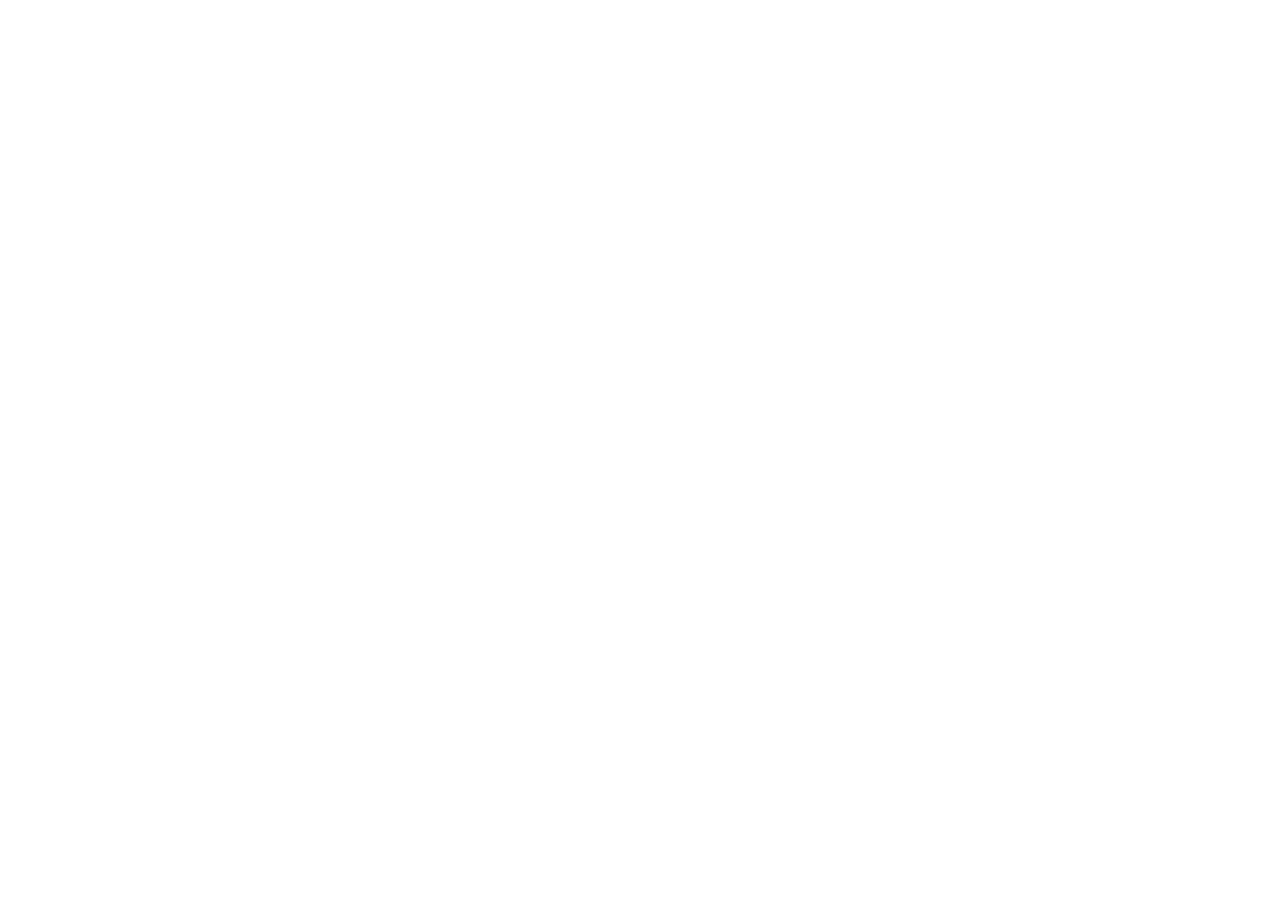
==== index.html @ 4d1f0290 "Inclusão de novas páginas em HTML do projeto" ====
<!DOCTYPE html>
<html lang="en">
<head>
    <meta charset="UTF-8">
    <meta name="viewport" content="width=device-width, initial-scale=1.0">
    <title>A Escola de Atenas | Raffaello Sanzio</title>
</head>
<body>
    
</body>
</html>
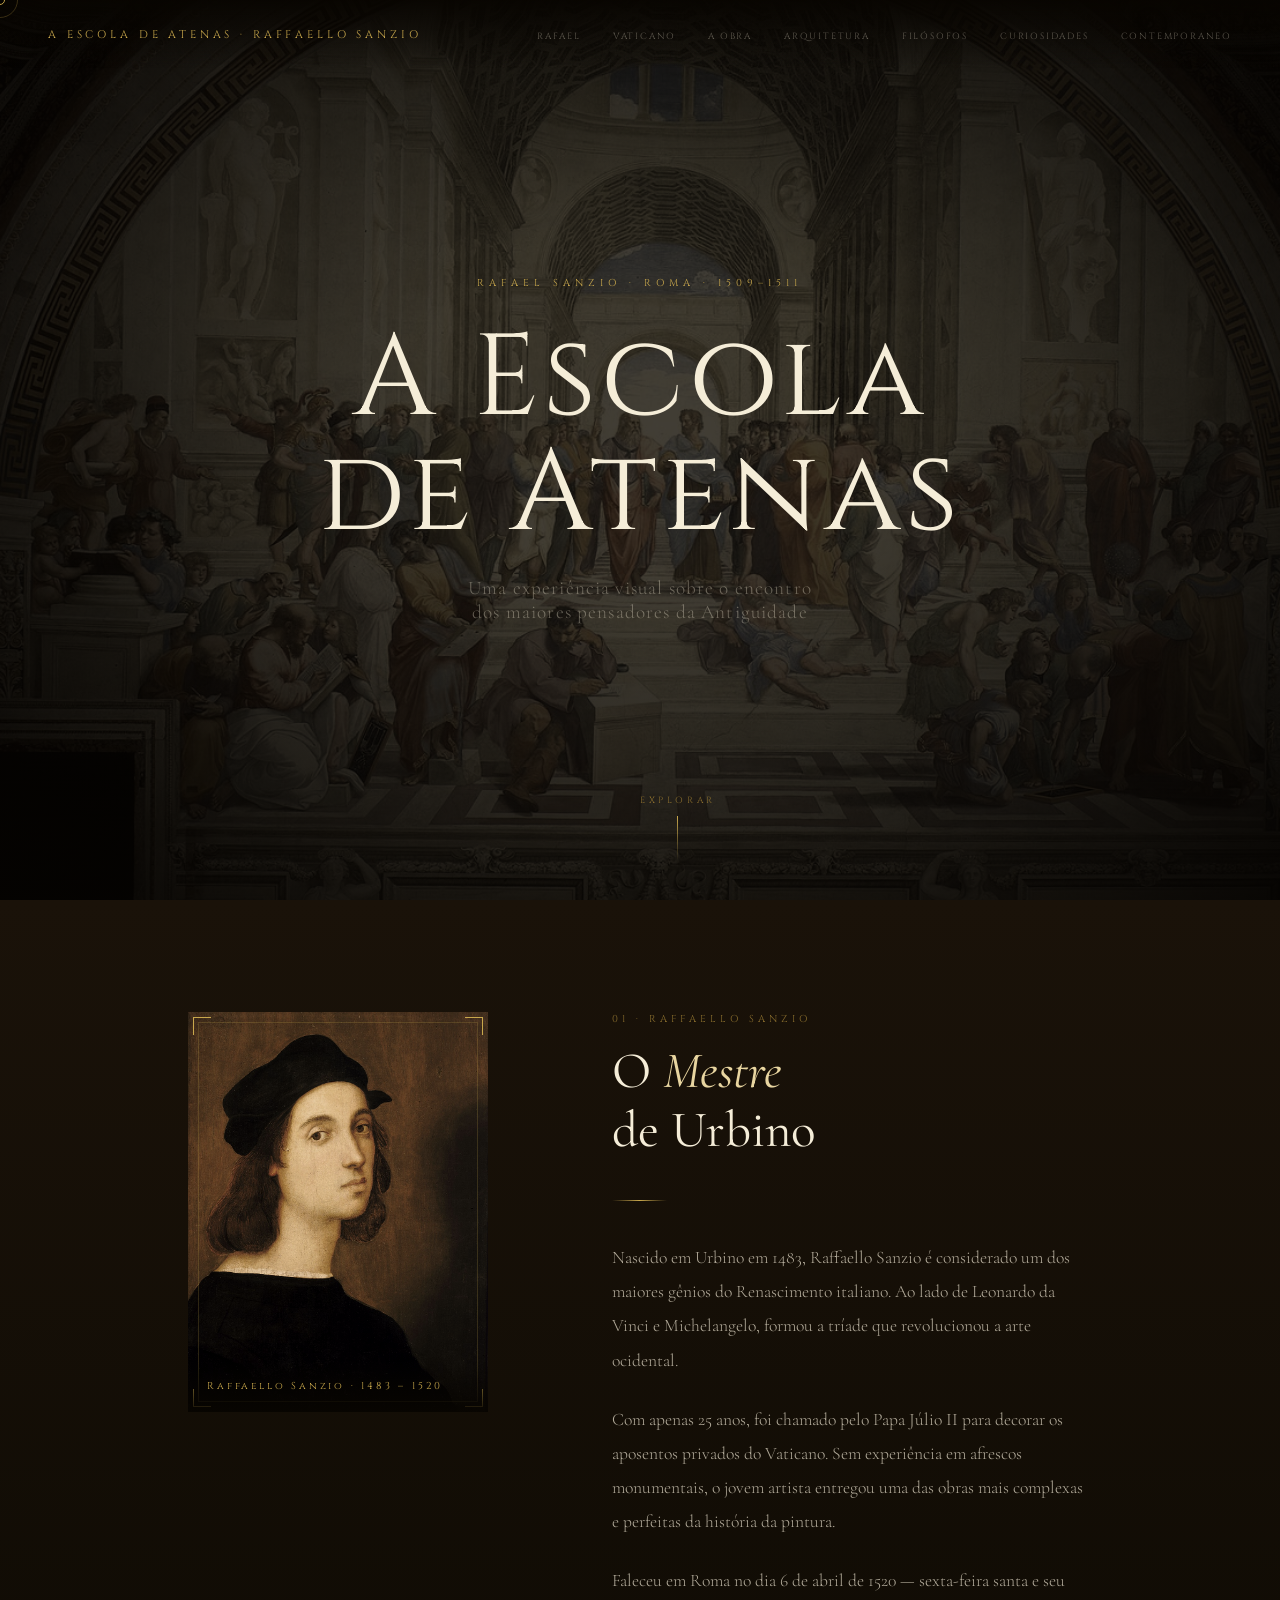
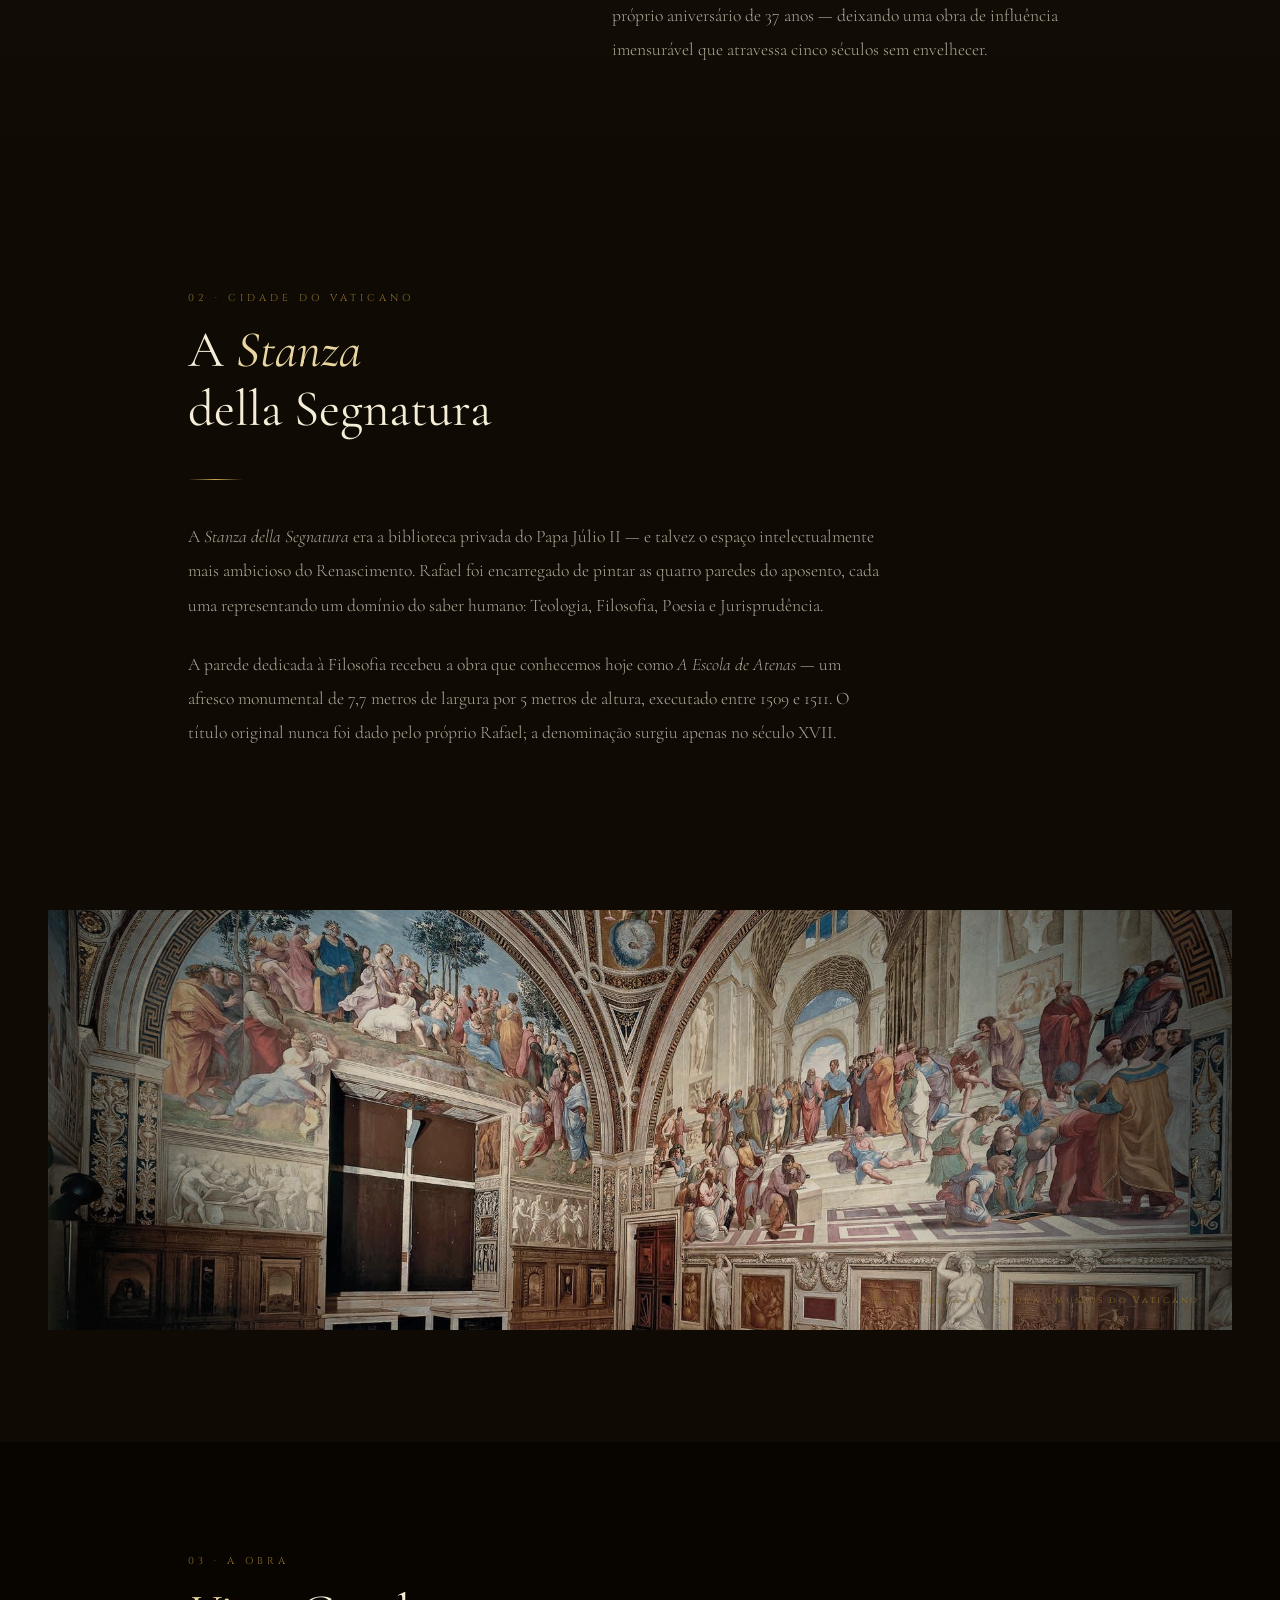
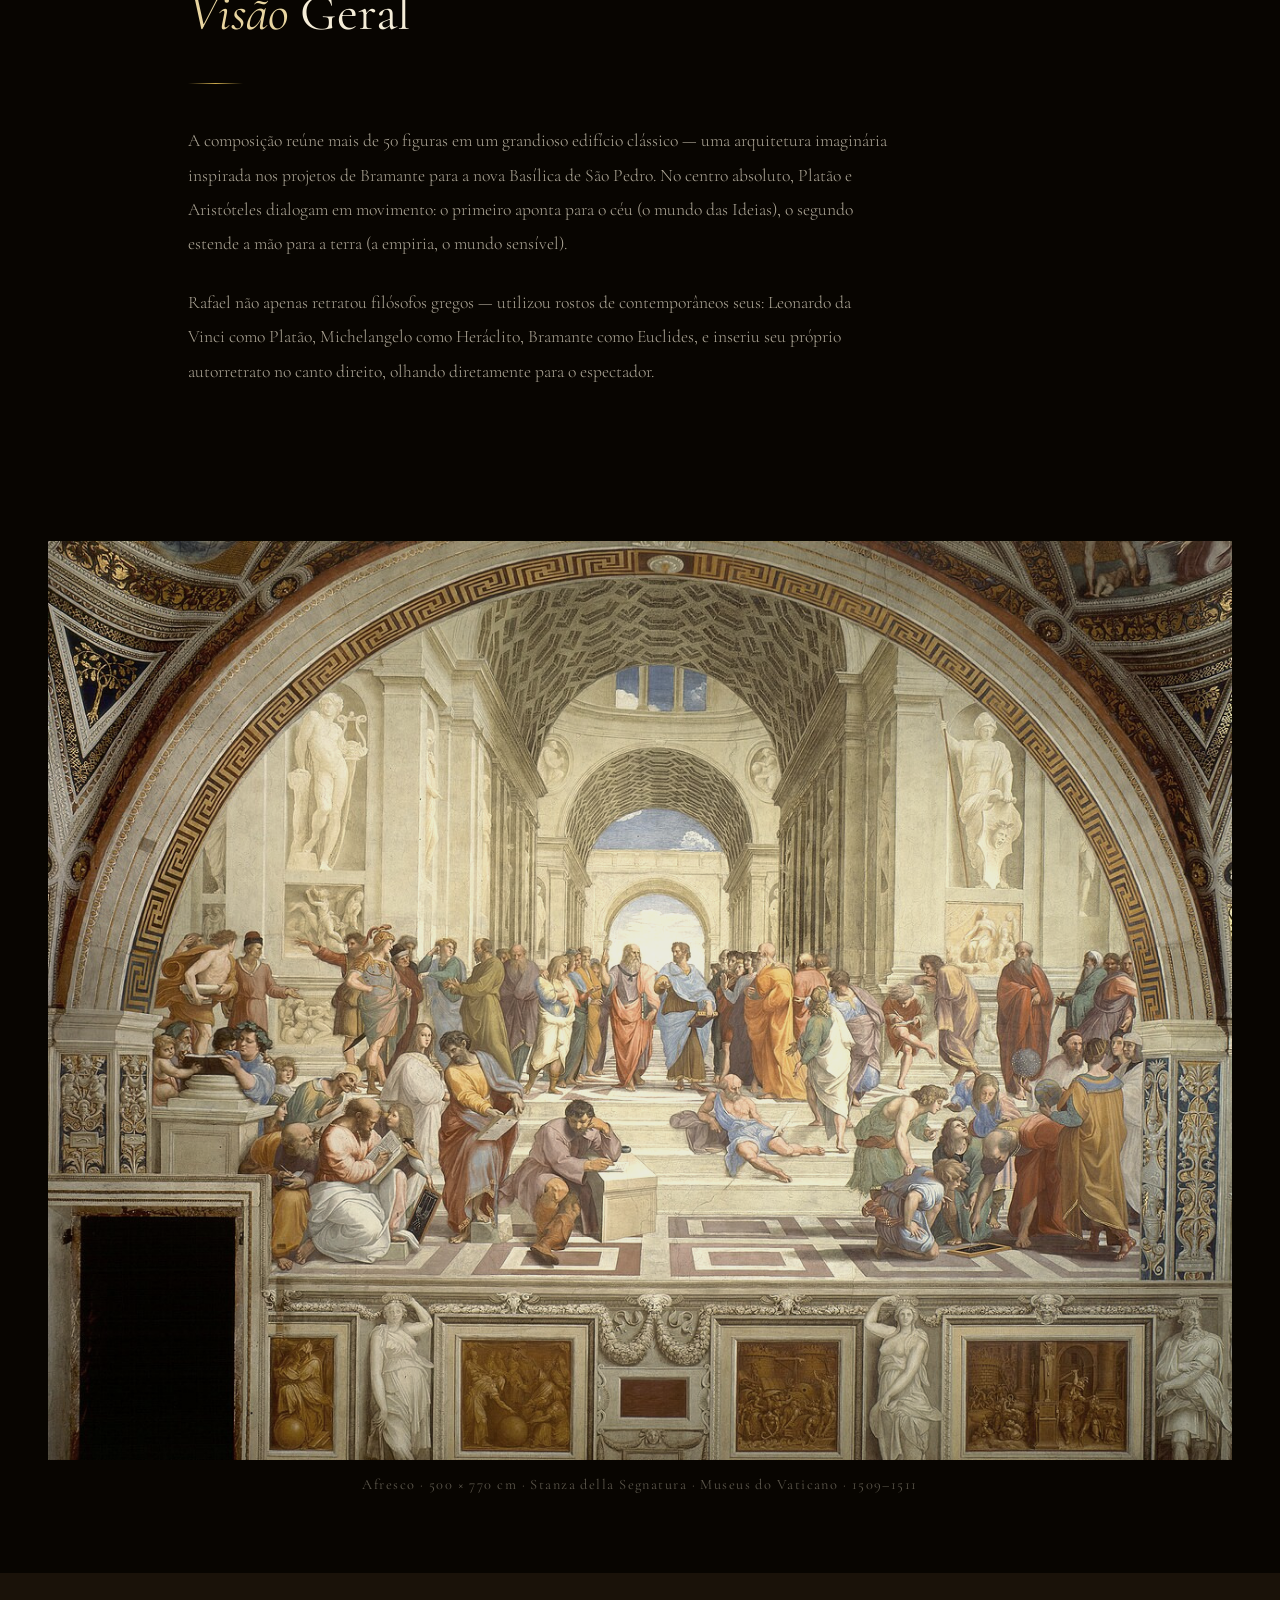
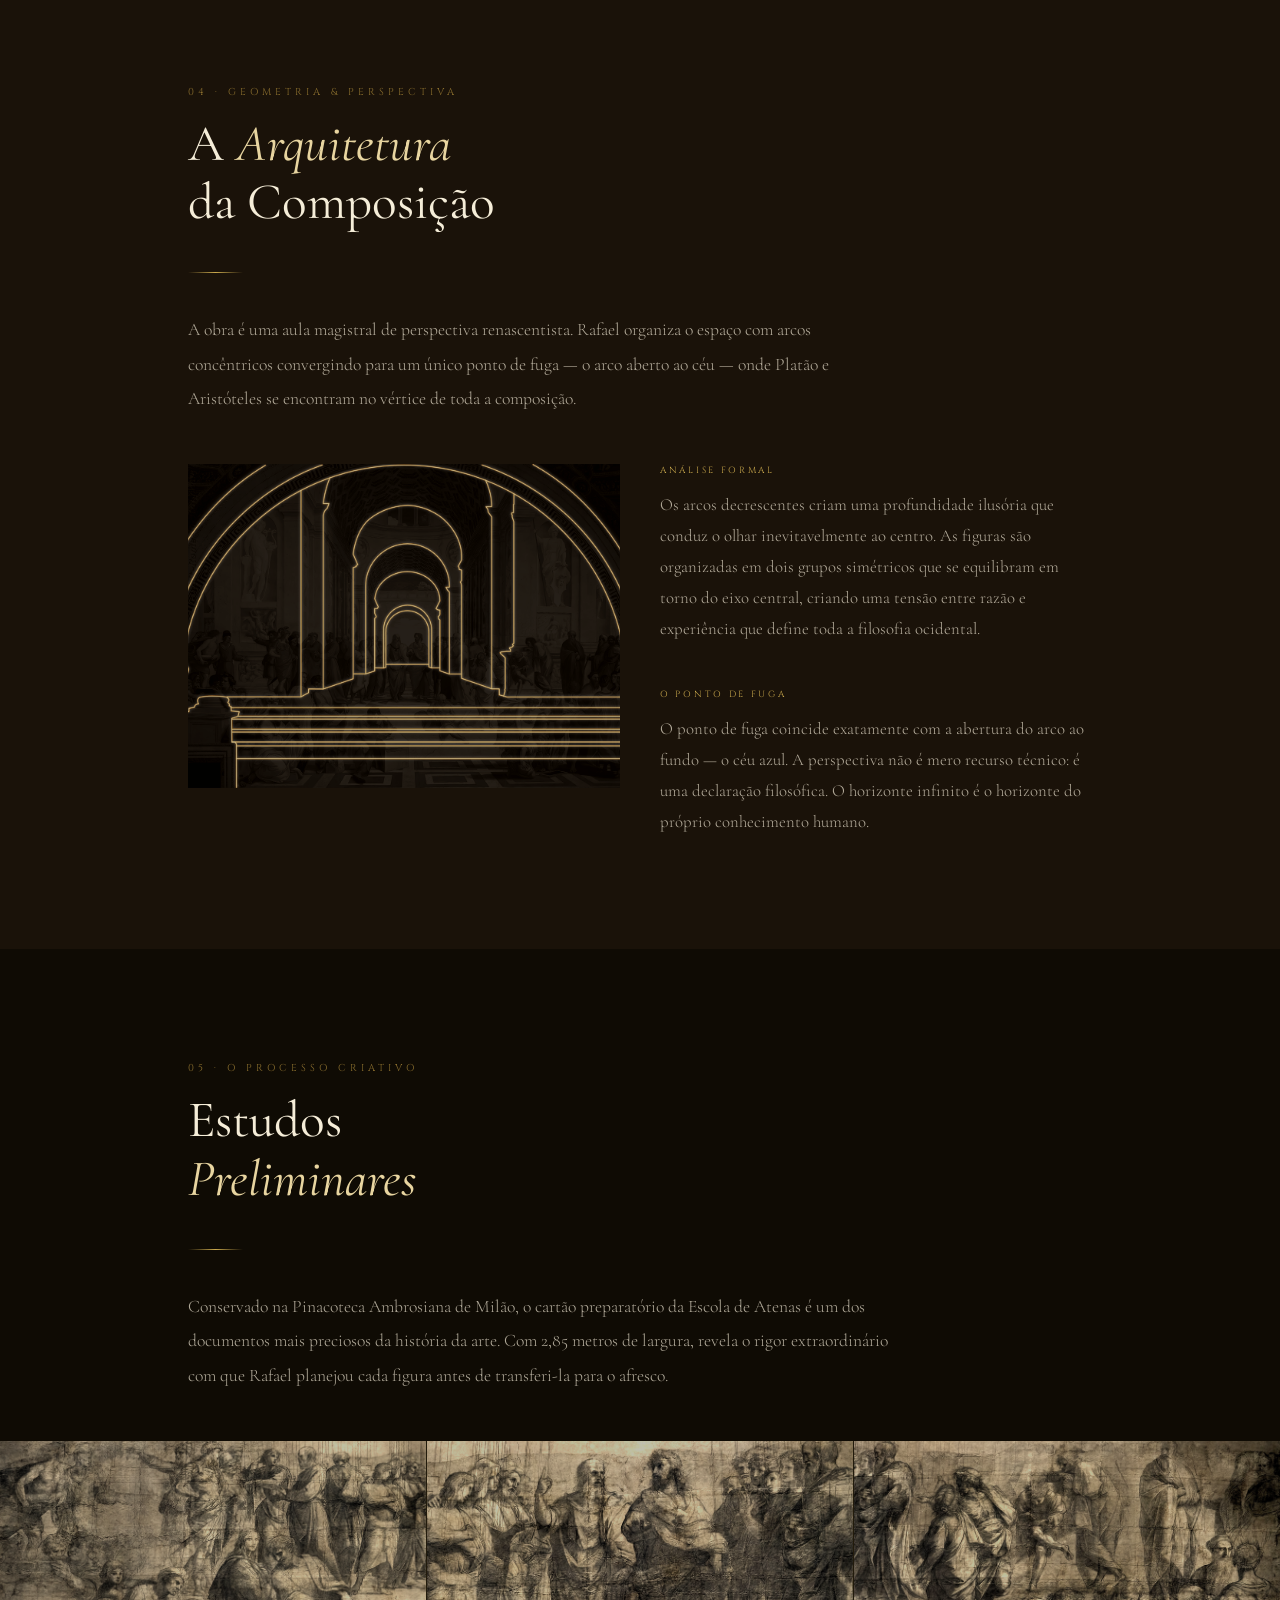
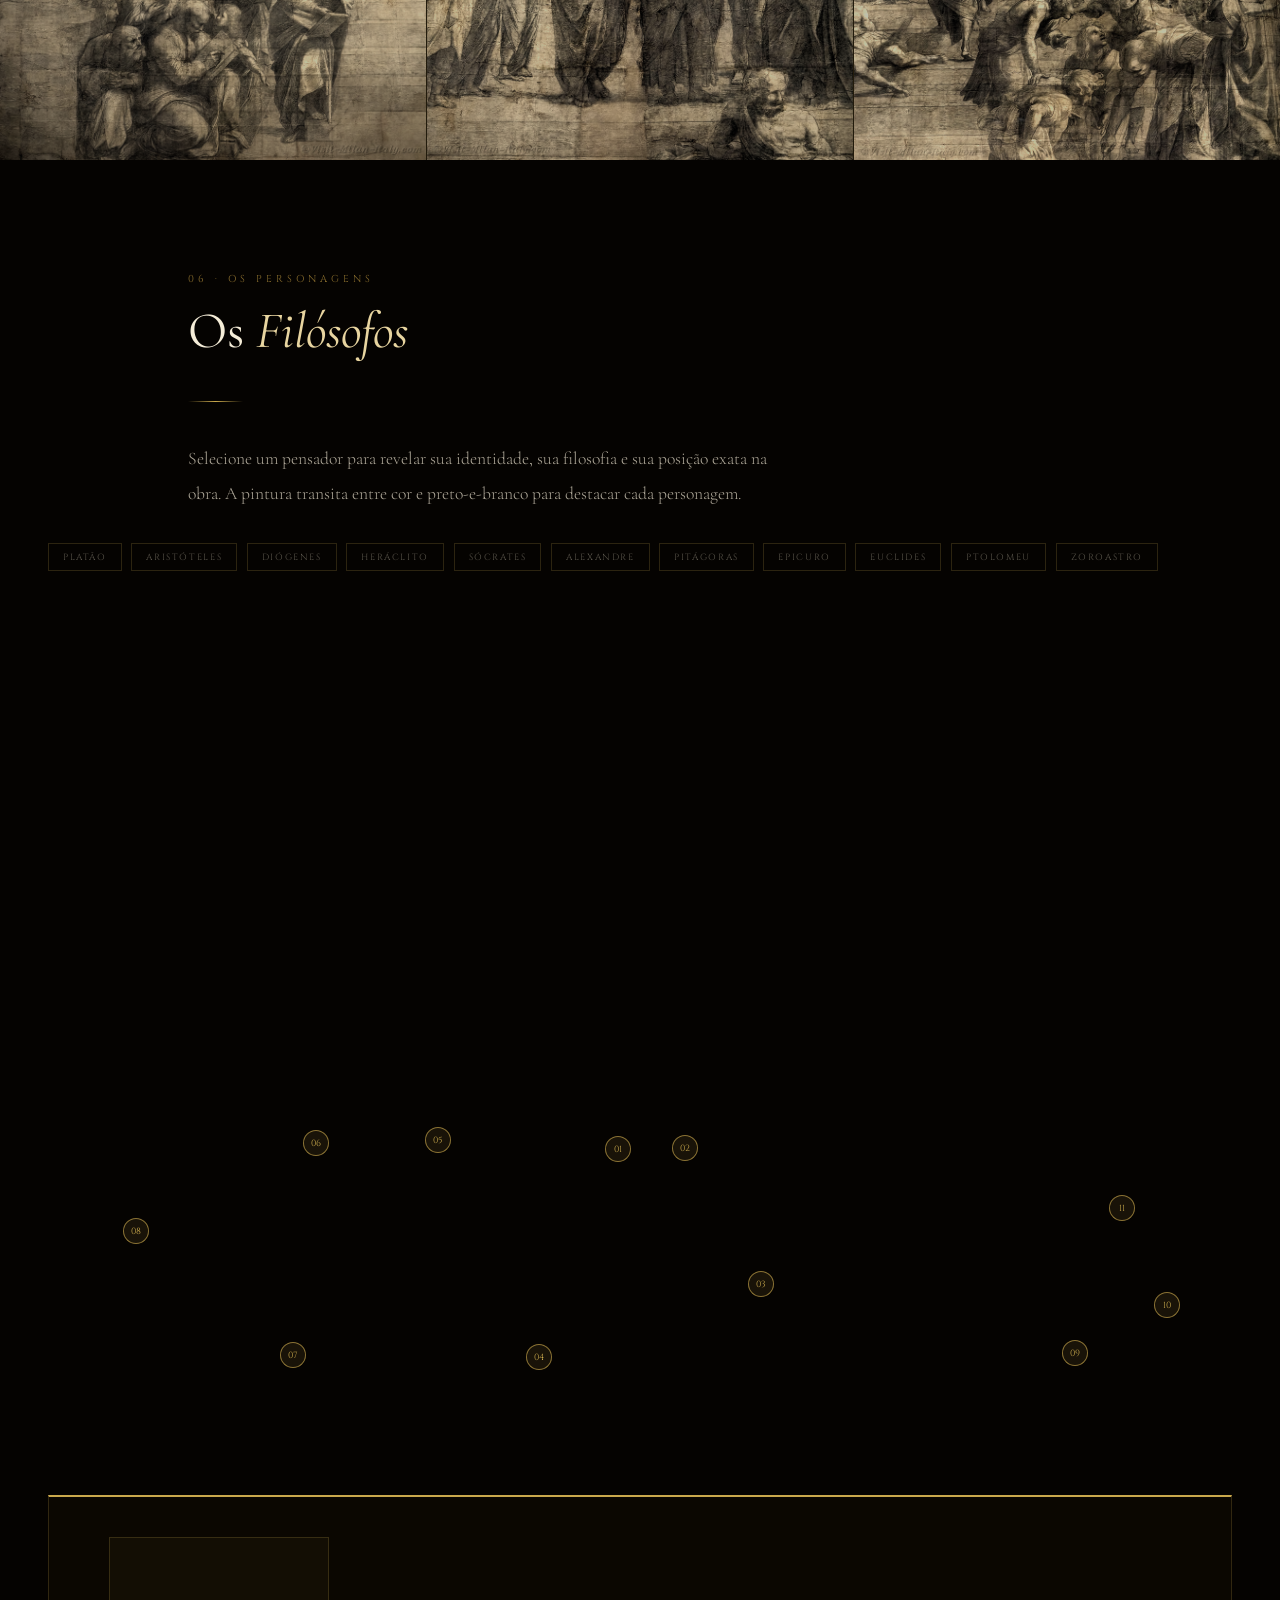
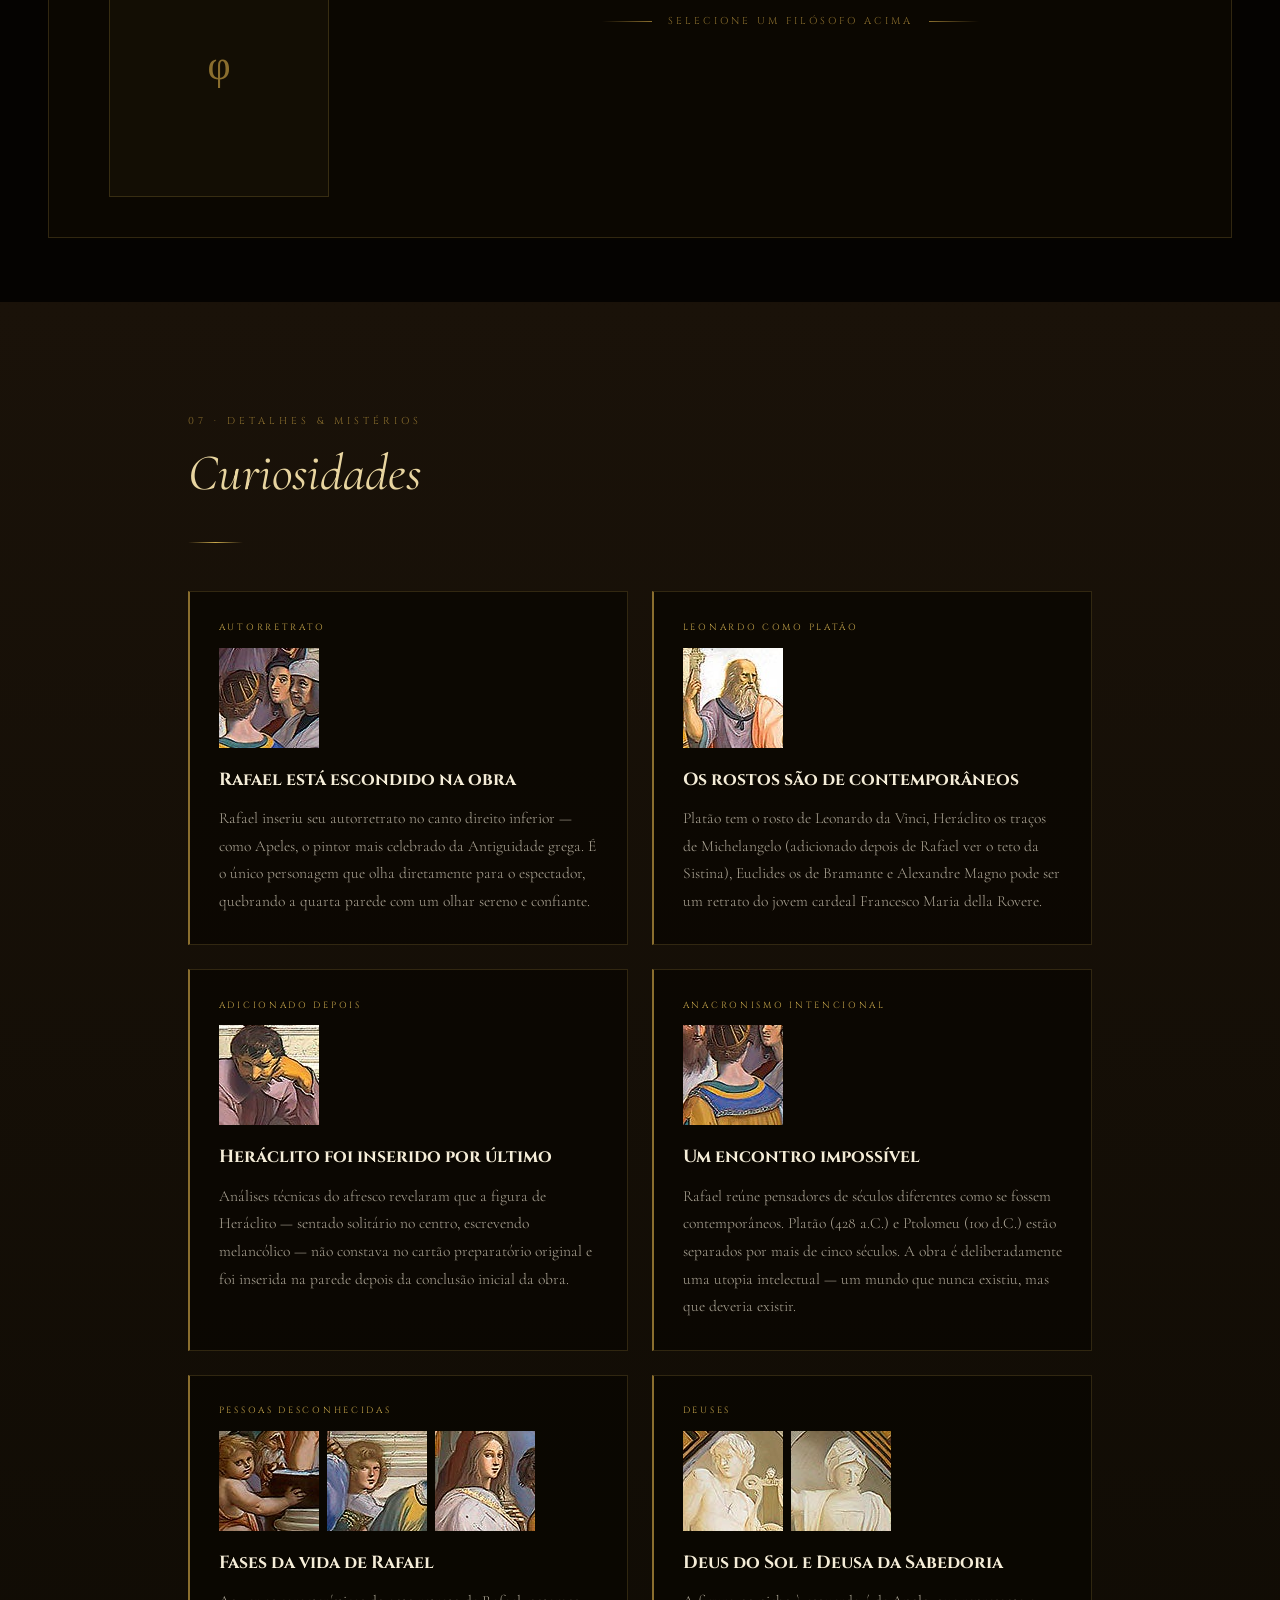
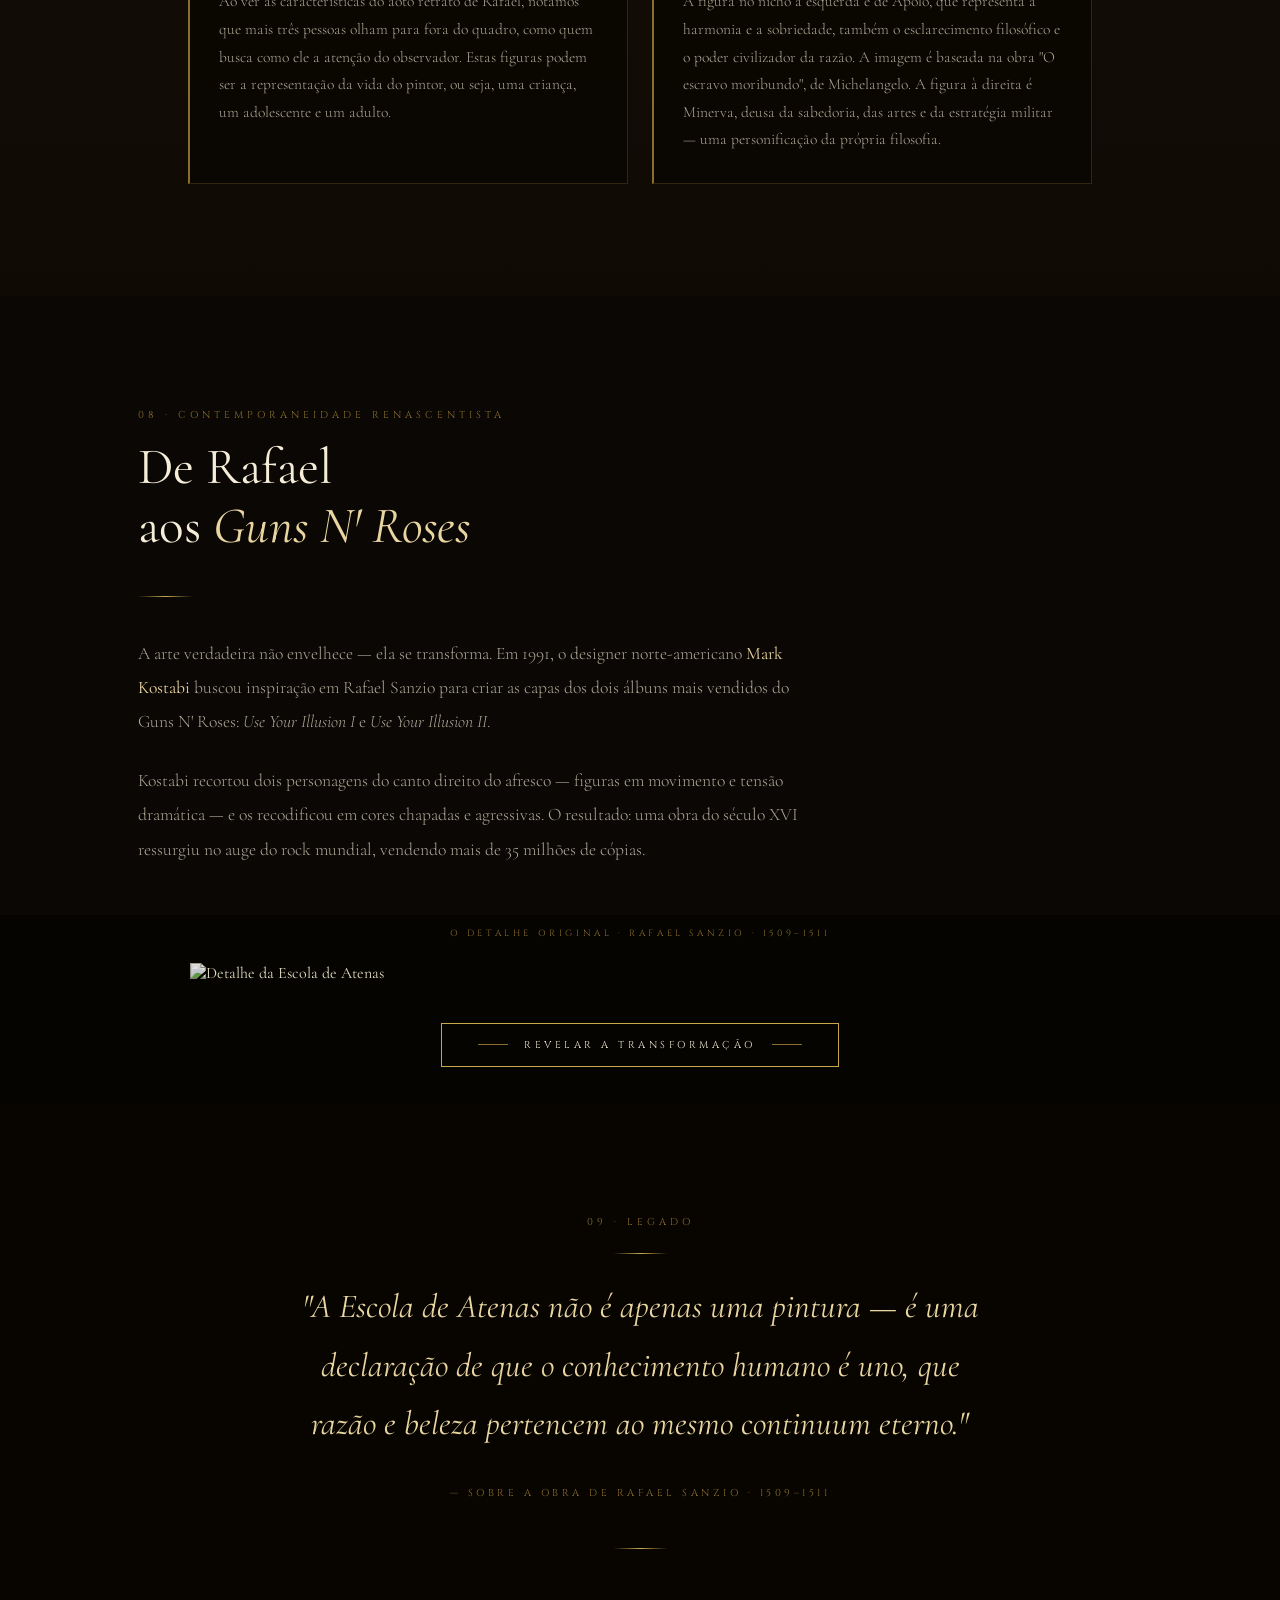
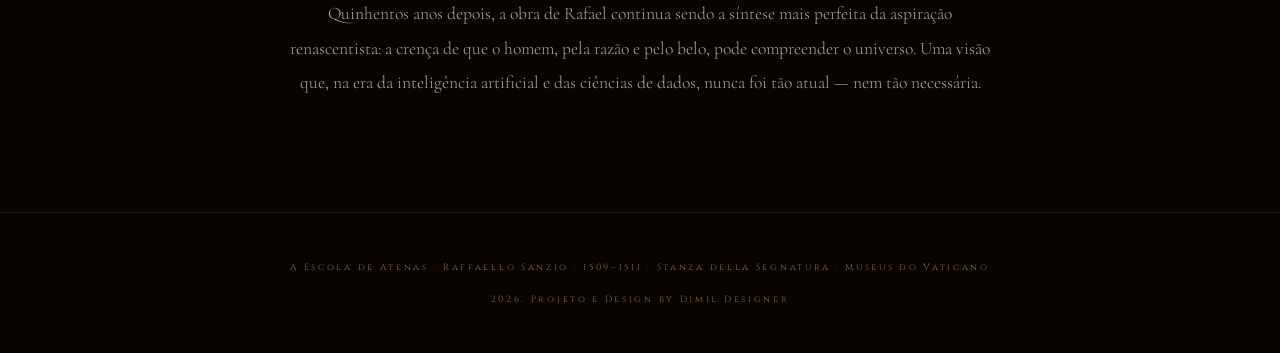
==== commit a1b199a6: "Site completo: arquivos em HTML, CSS e JavaScript. Imagens e Read me." ====
--- a/index.html
+++ b/index.html
@@ -1,11 +1,1211 @@
-<!DOCTYPE html>
-<html lang="en">
-<head>
-    <meta charset="UTF-8">
-    <meta name="viewport" content="width=device-width, initial-scale=1.0">
-    <title>A Escola de Atenas | Raffaello Sanzio</title>
-</head>
-<body>
-    
-</body>
-</html>+<!doctype html>
+<html lang="pt-BR">
+  <head>
+    <meta charset="UTF-8" />
+    <meta name="viewport" content="width=device-width, initial-scale=1.0" />
+    <title>A Escola de Atenas · Raffaello Sanzio</title>
+    <link rel="stylesheet" href="css/style.css" />
+    <link rel="preconnect" href="https://fonts.googleapis.com" />
+    <link rel="preconnect" href="https://fonts.gstatic.com" crossorigin />
+    <link
+      href="https://fonts.googleapis.com/css2?family=Cormorant+Garamond:ital,wght@0,300;0,400;0,600;1,300;1,400&family=Cinzel:wght@400;600&family=IM+Fell+English:ital@0;1&display=swap"
+      rel="stylesheet"
+    />
+  </head>
+  <body>
+    <div id="cur"></div>
+    <div id="cur-trail"></div>
+    <div id="progress"></div>
+
+    <!-- NAV -->
+    <nav>
+      <div class="nav-logo">A Escola de Atenas · Raffaello Sanzio</div>
+      <ul class="nav-links">
+        <li><a href="#rafael">Rafael</a></li>
+        <li><a href="#vaticano">Vaticano</a></li>
+        <li><a href="#obra">A Obra</a></li>
+        <li><a href="#arquitetura">Arquitetura</a></li>
+        <li><a href="#filosofos">Filósofos</a></li>
+        <li><a href="#curiosidades">Curiosidades</a></li>
+        <li><a href="#contemporaneidade-gnr">Contemporaneo</a></li>
+      </ul>
+    </nav>
+
+    <!-- ══════════ HERO ══════════ -->
+    <section id="hero">
+      <div class="hero-bg" id="hero-bg"></div>
+      <div class="hero-vignette"></div>
+      <div class="hero-content">
+        <p class="hero-eyebrow">Rafael Sanzio · Roma · 1509–1511</p>
+        <h1 class="hero-title">A Escola<br />de Atenas</h1>
+        <!-- <h1 class="hero-title">A <em>Escola</em><br />de Atenas</h1> -->
+        <p class="hero-sub">
+          Uma experiência visual sobre o encontro<br />dos maiores pensadores da
+          Antiguidade
+        </p>
+      </div>
+      <div class="hero-scroll">
+        <span>Explorar</span>
+        <div class="scroll-anim"></div>
+      </div>
+    </section>
+
+    <!-- ══════════ 01 · RAFAEL ══════════ -->
+    <section id="rafael">
+      <div class="s-inner">
+        <div class="rafael-grid">
+          <div>
+            <div class="portrait-wrap reveal">
+              <img
+                src="assets/Raffaello_Sanzio.jpg"
+                alt="Rafael Sanzio"
+                class="portrait-img"
+              />
+              <div class="portrait-frame"></div>
+              <div class="pcorner tl"></div>
+              <div class="pcorner tr"></div>
+              <div class="pcorner bl"></div>
+              <div class="pcorner br"></div>
+              <div class="portrait-caption">Raffaello Sanzio · 1483 – 1520</div>
+            </div>
+          </div>
+          <div>
+            <p class="s-num reveal">01 · Raffaello Sanzio</p>
+            <h2 class="s-title reveal d1">O <em>Mestre</em><br />de Urbino</h2>
+            <div class="divider reveal d2"></div>
+            <div class="s-body reveal d3">
+              <p>
+                Nascido em Urbino em 1483, Raffaello Sanzio é considerado um dos
+                maiores gênios do Renascimento italiano. Ao lado de Leonardo da
+                Vinci e Michelangelo, formou a tríade que revolucionou a arte
+                ocidental.
+              </p>
+              <p>
+                Com apenas 25 anos, foi chamado pelo Papa Júlio II para decorar
+                os aposentos privados do Vaticano. Sem experiência em afrescos
+                monumentais, o jovem artista entregou uma das obras mais
+                complexas e perfeitas da história da pintura.
+              </p>
+              <p>
+                Faleceu em Roma no dia 6 de abril de 1520 — sexta-feira santa e
+                seu próprio aniversário de 37 anos — deixando uma obra de
+                influência imensurável que atravessa cinco séculos sem
+                envelhecer.
+              </p>
+            </div>
+          </div>
+        </div>
+      </div>
+    </section>
+
+    <!-- ══════════ 02 · VATICANO ══════════ -->
+    <section id="vaticano">
+      <div class="s-inner">
+        <p class="s-num reveal">02 · Cidade do Vaticano</p>
+        <h2 class="s-title reveal d1">
+          A <em>Stanza</em><br />della Segnatura
+        </h2>
+        <div class="divider reveal d2"></div>
+        <div class="s-body reveal d3">
+          <p>
+            A <em>Stanza della Segnatura</em> era a biblioteca privada do Papa
+            Júlio II — e talvez o espaço intelectualmente mais ambicioso do
+            Renascimento. Rafael foi encarregado de pintar as quatro paredes do
+            aposento, cada uma representando um domínio do saber humano:
+            Teologia, Filosofia, Poesia e Jurisprudência.
+          </p>
+          <p>
+            A parede dedicada à Filosofia recebeu a obra que conhecemos hoje
+            como <em>A Escola de Atenas</em> — um afresco monumental de 7,7
+            metros de largura por 5 metros de altura, executado entre 1509 e
+            1511. O título original nunca foi dado pelo próprio Rafael; a
+            denominação surgiu apenas no século XVII.
+          </p>
+        </div>
+      </div>
+      <div class="s-inner" style="padding-top: 0; max-width: 1300px">
+        <div class="vatican-img-wrap reveal">
+          <img
+            src="assets/vaticano_interno_stanza_della_segnatura.jpg"
+            alt="Stanza della Segnatura"
+            class="vatican-img"
+          />
+          <div class="vatican-overlay"></div>
+          <div class="vatican-label">
+            Stanza della Segnatura · Museus do Vaticano
+          </div>
+        </div>
+      </div>
+    </section>
+
+    <!-- ══════════ 03 · A OBRA ══════════ -->
+    <section id="obra">
+      <div class="s-inner">
+        <p class="s-num reveal">03 · A Obra</p>
+        <h2 class="s-title reveal d1"><em>Visão</em> Geral</h2>
+        <div class="divider reveal d2"></div>
+        <div class="s-body reveal d3">
+          <p>
+            A composição reúne mais de 50 figuras em um grandioso edifício
+            clássico — uma arquitetura imaginária inspirada nos projetos de
+            Bramante para a nova Basílica de São Pedro. No centro absoluto,
+            Platão e Aristóteles dialogam em movimento: o primeiro aponta para o
+            céu (o mundo das Ideias), o segundo estende a mão para a terra (a
+            empiria, o mundo sensível).
+          </p>
+          <p>
+            Rafael não apenas retratou filósofos gregos — utilizou rostos de
+            contemporâneos seus: Leonardo da Vinci como Platão, Michelangelo
+            como Heráclito, Bramante como Euclides, e inseriu seu próprio
+            autorretrato no canto direito, olhando diretamente para o
+            espectador.
+          </p>
+        </div>
+      </div>
+      <div style="max-width: 1400px; margin: 0 auto; padding: 0 3rem 5rem">
+        <img
+          src="assets/escola_de_atenas_color_completa.jpg"
+          alt="A Escola de Atenas"
+          class="obra-painting reveal"
+        />
+        <p class="obra-caption reveal d1">
+          Afresco · 500 × 770 cm · Stanza della Segnatura · Museus do Vaticano ·
+          1509–1511
+        </p>
+      </div>
+    </section>
+
+    <!-- ══════════ 04 · ARQUITETURA ══════════ -->
+    <section id="arquitetura">
+      <div class="s-inner">
+        <p class="s-num reveal">04 · Geometria & Perspectiva</p>
+        <h2 class="s-title reveal d1">
+          A <em>Arquitetura</em><br />da Composição
+        </h2>
+        <div class="divider reveal d2"></div>
+        <div class="s-body reveal d3">
+          <p>
+            A obra é uma aula magistral de perspectiva renascentista. Rafael
+            organiza o espaço com arcos concêntricos convergindo para um único
+            ponto de fuga — o arco aberto ao céu — onde Platão e Aristóteles se
+            encontram no vértice de toda a composição.
+          </p>
+        </div>
+        <div class="arq-grid">
+          <div class="reveal d1">
+            <img
+              src="assets/escola-de-atenas-arquitetura.png"
+              alt="Análise arquitetônica"
+              class="arq-img"
+            />
+          </div>
+          <div class="reveal d2">
+            <p class="arq-label">Análise formal</p>
+            <p class="arq-text">
+              Os arcos decrescentes criam uma profundidade ilusória que conduz o
+              olhar inevitavelmente ao centro. As figuras são organizadas em
+              dois grupos simétricos que se equilibram em torno do eixo central,
+              criando uma tensão entre razão e experiência que define toda a
+              filosofia ocidental.
+            </p>
+            <br />
+            <p class="arq-label" style="margin-top: 1.5rem">O ponto de fuga</p>
+            <p class="arq-text">
+              O ponto de fuga coincide exatamente com a abertura do arco ao
+              fundo — o céu azul. A perspectiva não é mero recurso técnico: é
+              uma declaração filosófica. O horizonte infinito é o horizonte do
+              próprio conhecimento humano.
+            </p>
+          </div>
+        </div>
+      </div>
+    </section>
+
+    <!-- ══════════ 05 · RASCUNHOS ══════════ -->
+    <section id="rascunhos">
+      <div class="rascunho-header">
+        <p class="s-num reveal">05 · O Processo Criativo</p>
+        <h2 class="s-title reveal d1">Estudos<br /><em>Preliminares</em></h2>
+        <div class="divider reveal d2"></div>
+        <div class="s-body reveal d3">
+          <p>
+            Conservado na Pinacoteca Ambrosiana de Milão, o cartão preparatório
+            da Escola de Atenas é um dos documentos mais preciosos da história
+            da arte. Com 2,85 metros de largura, revela o rigor extraordinário
+            com que Rafael planejou cada figura antes de transferi-la para o
+            afresco.
+          </p>
+        </div>
+      </div>
+      <div class="rascunho-strip">
+        <div class="rascunho-item reveal">
+          <img
+            src="assets/escola_de_atenas_rascunho2.jpg"
+            alt="Cartão preparatório - grupo da esquerda"
+            loading="lazy"
+          />
+          <div class="rascunho-item-label">
+            Cartão preparatório, detalhe do grupo da esquerda · Milão
+          </div>
+        </div>
+        <div class="rascunho-item reveal d1">
+          <img
+            src="assets/escola_de_atenas_rascunho1.jpg"
+            alt="Cartão preparatório - grupo central"
+            loading="lazy"
+          />
+          <div class="rascunho-item-label">
+            Cartão preparatório, detalhe do grupo central · Milão
+          </div>
+        </div>
+        <div class="rascunho-item reveal d2">
+          <img
+            src="assets/escola_de_atenas_rascunho3.jpg"
+            alt="Cartão preparatório - grupo direito"
+            loading="lazy"
+          />
+          <div class="rascunho-item-label">
+            Cartão preparatório, detalhe do grupo da direita · Milão
+          </div>
+        </div>
+      </div>
+    </section>
+
+    <!-- ══════════ 06 · FILÓSOFOS ══════════ -->
+    <section id="filosofos">
+      <div class="fil-header">
+        <p class="s-num reveal">06 · Os Personagens</p>
+        <h2 class="s-title reveal d1">Os <em>Filósofos</em></h2>
+        <div class="divider reveal d2"></div>
+        <div class="s-body reveal d3" style="max-width: 600px">
+          <p>
+            Selecione um pensador para revelar sua identidade, sua filosofia e
+            sua posição exata na obra. A pintura transita entre cor e
+            preto-e-branco para destacar cada personagem.
+          </p>
+        </div>
+      </div>
+
+      <!-- Philosopher nav pills -->
+      <div class="phil-nav" id="phil-nav"></div>
+
+      <!-- Painting stage -->
+      <div class="stage">
+        <div class="painting-wrap" id="stage">
+          <!-- Layer 1: Color -->
+          <div class="paint-color" id="paint-color"></div>
+          <!-- Layer 2: B&W -->
+          <div class="paint-bw" id="paint-bw"></div>
+          <!-- Layer 3: Vignette -->
+          <div class="paint-vignette"></div>
+          <!-- Layer 4: Spotlight -->
+          <div class="spotlight" id="spotlight"></div>
+
+          <!-- Philosopher PNGs (blend:screen removes black bg) -->
+          <!-- All PNGs are 1800×1319, same dimensions as painting -->
+          <!-- We overlay them at 100% size so positioning is automatic -->
+          <img
+            class="phil-img"
+            id="img-platao"
+            src="assets/filosofos_01_platao.png"
+            alt="Platão"
+            style="
+              width: 100%;
+              height: 100%;
+              top: 0;
+              left: 0;
+              object-fit: cover;
+            "
+            loading="lazy"
+          />
+          <img
+            class="phil-img"
+            id="img-aristoteles"
+            src="assets/filosofos_02_aristoteles.png"
+            alt="Aristóteles"
+            style="
+              width: 100%;
+              height: 100%;
+              top: 0;
+              left: 0;
+              object-fit: cover;
+            "
+            loading="lazy"
+          />
+          <img
+            class="phil-img"
+            id="img-diogenes"
+            src="assets/filosofos_03_diogenes.png"
+            alt="Diógenes"
+            style="
+              width: 100%;
+              height: 100%;
+              top: 0;
+              left: 0;
+              object-fit: cover;
+            "
+            loading="lazy"
+          />
+          <img
+            class="phil-img"
+            id="img-heraclito"
+            src="assets/filosofos_04_heraclito.png"
+            alt="Heráclito"
+            style="
+              width: 100%;
+              height: 100%;
+              top: 0;
+              left: 0;
+              object-fit: cover;
+            "
+            loading="lazy"
+          />
+          <img
+            class="phil-img"
+            id="img-socrates"
+            src="assets/filosofos_05_socrates.png"
+            alt="Sócrates"
+            style="
+              width: 100%;
+              height: 100%;
+              top: 0;
+              left: 0;
+              object-fit: cover;
+            "
+            loading="lazy"
+          />
+          <img
+            class="phil-img"
+            id="img-alexandre"
+            src="assets/filosofos_06_alexandre.png"
+            alt="Alexandre"
+            style="
+              width: 100%;
+              height: 100%;
+              top: 0;
+              left: 0;
+              object-fit: cover;
+            "
+            loading="lazy"
+          />
+          <img
+            class="phil-img"
+            id="img-pitagoras"
+            src="assets/filosofos_07_pitagoras.png"
+            alt="Pitágoras"
+            style="
+              width: 100%;
+              height: 100%;
+              top: 0;
+              left: 0;
+              object-fit: cover;
+            "
+            loading="lazy"
+          />
+          <img
+            class="phil-img"
+            id="img-epicuro"
+            src="assets/filosofos_08_epicuro.png"
+            alt="Epicuro"
+            style="
+              width: 100%;
+              height: 100%;
+              top: 0;
+              left: 0;
+              object-fit: cover;
+            "
+            loading="lazy"
+          />
+          <img
+            class="phil-img"
+            id="img-euclides"
+            src="assets/filosofos_09_euclides.png"
+            alt="Euclides"
+            style="
+              width: 100%;
+              height: 100%;
+              top: 0;
+              left: 0;
+              object-fit: cover;
+            "
+            loading="lazy"
+          />
+          <img
+            class="phil-img"
+            id="img-ptolomeu"
+            src="assets/filosofos_10_ptolomeu.png"
+            alt="Ptolomeu"
+            style="
+              width: 100%;
+              height: 100%;
+              top: 0;
+              left: 0;
+              object-fit: cover;
+            "
+            loading="lazy"
+          />
+          <img
+            class="phil-img"
+            id="img-zoroastro"
+            src="assets/filosofos_11_zoroastro.png"
+            alt="Zoroastro"
+            style="
+              width: 100%;
+              height: 100%;
+              top: 0;
+              left: 0;
+              object-fit: cover;
+            "
+            loading="lazy"
+          />
+
+          <!-- Hotspot markers (positioned by % from pixel analysis) -->
+        </div>
+      </div>
+
+      <!-- Info panel -->
+      <div class="panel-wrap" style="margin-top: 1.5rem">
+        <div class="panel" id="panel">
+          <div class="panel-fig">
+            <div class="panel-placeholder" id="panel-placeholder">φ</div>
+          </div>
+          <div class="panel-body" id="panel-body">
+            <div class="panel-hint" id="panel-hint">
+              Selecione um filósofo acima
+            </div>
+            <div id="panel-content" style="display: none">
+              <p class="panel-num" id="p-num"></p>
+              <h3 class="panel-name" id="p-name"></h3>
+              <p class="panel-dates" id="p-dates"></p>
+              <div class="panel-divider"></div>
+              <p class="panel-text" id="p-text"></p>
+              <span class="panel-pos" id="p-pos"></span>
+            </div>
+          </div>
+        </div>
+      </div>
+    </section>
+
+    <!-- ══════════ 07 · CURIOSIDADES ══════════ -->
+    <section id="curiosidades">
+      <div class="s-inner">
+        <p class="s-num reveal">07 · Detalhes & Mistérios</p>
+        <h2 class="s-title reveal d1"><em>Curiosidades</em></h2>
+        <div class="divider reveal d2"></div>
+        <div class="curio-grid">
+          <div class="curio-card reveal d1">
+            <p class="curio-icon">Autorretrato</p>
+            <div class="curio-img reveal d1">
+              <img
+                src="assets/curiosidades_01_auto_retrato_img.png"
+                alt="Detalhe do rosto de Rafael"
+              />
+            </div>
+            <br />
+            <h4 class="curio-title">Rafael está escondido na obra</h4>
+            <p class="curio-text">
+              Rafael inseriu seu autorretrato no canto direito inferior — como
+              Apeles, o pintor mais celebrado da Antiguidade grega. É o único
+              personagem que olha diretamente para o espectador, quebrando a
+              quarta parede com um olhar sereno e confiante.
+            </p>
+          </div>
+          <div class="curio-card reveal d2">
+            <p class="curio-icon">Leonardo como Platão</p>
+            <div class="curio-img reveal d1">
+              <img
+                src="assets/curiosidades_02_platao_img.png"
+                alt="Detalhe do rosto de Platão"
+              />
+            </div>
+            <br />
+            <h4 class="curio-title">Os rostos são de contemporâneos</h4>
+            <p class="curio-text">
+              Platão tem o rosto de Leonardo da Vinci, Heráclito os traços de
+              Michelangelo (adicionado depois de Rafael ver o teto da Sistina),
+              Euclides os de Bramante e Alexandre Magno pode ser um retrato do
+              jovem cardeal Francesco Maria della Rovere.
+            </p>
+          </div>
+          <div class="curio-card reveal d3">
+            <p class="curio-icon">Adicionado depois</p>
+            <div class="curio-img reveal d1">
+              <img
+                src="assets/curiosidades_03_heraclito_img.png"
+                alt="Detalhe do rosto de Heraclito"
+              />
+            </div>
+            <br />
+            <h4 class="curio-title">Heráclito foi inserido por último</h4>
+            <p class="curio-text">
+              Análises técnicas do afresco revelaram que a figura de Heráclito —
+              sentado solitário no centro, escrevendo melancólico — não constava
+              no cartão preparatório original e foi inserida na parede depois da
+              conclusão inicial da obra.
+            </p>
+          </div>
+          <div class="curio-card reveal d4">
+            <p class="curio-icon">Anacronismo intencional</p>
+            <div class="curio-img reveal d1">
+              <img
+                src="assets/curiosidades_04_ptolomeu_img.png"
+                alt="Detalhe do rosto de Ptolomeu"
+              />
+            </div>
+            <br />
+            <h4 class="curio-title">Um encontro impossível</h4>
+            <p class="curio-text">
+              Rafael reúne pensadores de séculos diferentes como se fossem
+              contemporâneos. Platão (428 a.C.) e Ptolomeu (100 d.C.) estão
+              separados por mais de cinco séculos. A obra é deliberadamente uma
+              utopia intelectual — um mundo que nunca existiu, mas que deveria
+              existir.
+            </p>
+          </div>
+          <div class="curio-card reveal d5">
+            <p class="curio-icon">Pessoas desconhecidas</p>
+            <div class="curio-img reveal d1">
+              <img
+                src="assets/curiosidades_05_rafael_crianca_img.png"
+                alt="Detalhe do rosto de pessoas desconhecidas, que lembram Rafael quando era criança"
+              /><img
+                src="assets/curiosidades_05_rafael_jovem_img.png"
+                alt="Detalhe do rosto de pessoas desconhecidas, que lembram Rafael adolescente"
+              /><img
+                src="assets/curiosidades_05_rafael_adulto_img.png"
+                alt="Detalhe do rosto de pessoas desconhecidas, que lembram Rafael adulto"
+              />
+            </div>
+            <br />
+            <h4 class="curio-title">Fases da vida de Rafael</h4>
+            <p class="curio-text">
+              Ao ver as características do aoto retrato de Rafael, notamos que
+              mais três pessoas olham para fora do quadro, como quem busca como
+              ele a atenção do observador. Estas figuras podem ser a
+              representação da vida do pintor, ou seja, uma criança, um
+              adolescente e um adulto.
+            </p>
+          </div>
+          <div class="curio-card reveal d6">
+            <p class="curio-icon">Deuses</p>
+            <div class="curio-img reveal d1">
+              <img
+                src="assets/curiosidades_06_deus_apolo_img.png"
+                alt="Detalhe da escultura do Deus Apolo"
+              /><img
+                src="assets/curiosidades_06_deusa_minerva_img.png"
+                alt="Detalhe da escultura da Deusa Minerva"
+              />
+            </div>
+            <br />
+            <h4 class="curio-title">Deus do Sol e Deusa da Sabedoria</h4>
+            <p class="curio-text">
+              A figura no nicho à esquerda é de Apolo, que representa a harmonia
+              e a sobriedade, também o esclarecimento filosófico e o poder
+              civilizador da razão. A imagem é baseada na obra "O escravo
+              moribundo", de Michelangelo. A figura à direita é Minerva, deusa
+              da sabedoria, das artes e da estratégia militar — uma
+              personificação da própria filosofia.
+            </p>
+          </div>
+        </div>
+      </div>
+    </section>
+
+    <!-- ══════════ 08 · CONTEMPORANEIDADE ══════════ -->
+    <section
+      id="contemporaneidade-gnr"
+      style="background: #0a0704; overflow: hidden; padding-bottom: 0"
+    >
+      <!-- REVEAL HEADER -->
+      <div class="s-inner" style="max-width: 1100px; padding-bottom: 3rem">
+        <p class="s-num reveal">08 · Contemporaneidade Renascentista</p>
+        <h2 class="s-title reveal d1">
+          De Rafael<br />aos <em>Guns N' Roses</em>
+        </h2>
+        <div class="divider reveal d2"></div>
+        <div class="s-body reveal d3" style="max-width: 680px">
+          <p>
+            A arte verdadeira não envelhece — ela se transforma. Em 1991, o
+            designer norte-americano
+            <strong style="color: var(--gold-light); font-weight: 400"
+              >Mark Kostabi</strong
+            >
+            buscou inspiração em Rafael Sanzio para criar as capas dos dois
+            álbuns mais vendidos do Guns N' Roses:
+            <em>Use Your Illusion I</em> e <em>Use Your Illusion II</em>.
+          </p>
+          <p>
+            Kostabi recortou dois personagens do canto direito do afresco —
+            figuras em movimento e tensão dramática — e os recodificou em cores
+            chapadas e agressivas. O resultado: uma obra do século XVI ressurgiu
+            no auge do rock mundial, vendendo mais de 35 milhões de cópias.
+          </p>
+        </div>
+      </div>
+
+      <!-- THE REVEAL STAGE -->
+      <div
+        id="gnr-stage"
+        style="position: relative; width: 100%; background: #060401"
+      >
+        <!-- STEP 1: Detail from Rafael -->
+        <div
+          id="gnr-step-rafael"
+          class="gnr-step"
+          style="opacity: 1; transition: opacity 1.0s ease"
+        >
+          <div style="max-width: 1100px; margin: 0 auto; padding: 0 3rem 0">
+            <p
+              style="
+                font-family: &quot;Cinzel&quot;, serif;
+                font-size: 9px;
+                letter-spacing: 0.4em;
+                color: var(--gold-dim);
+                text-transform: uppercase;
+                text-align: center;
+                margin-bottom: 1.5rem;
+              "
+            > <br>
+              O detalhe original · Rafael Sanzio · 1509–1511
+            </p>
+            <div
+              style="
+                position: relative;
+                overflow: hidden;
+                max-width: 900px;
+                margin: 0 auto;
+              "
+            >
+              <img
+                src="assets/renascimento_contemporaneo.jpg"
+                alt="Detalhe da Escola de Atenas"
+                id="rafael-detail"
+                style="
+                  width: 100%;
+                  display: block;
+                  filter: sepia(0.25) brightness(0.88);
+                  transition: filter 1.6s ease;
+                "
+              />
+              <!-- Highlight box that pulses on the two figures used -->
+              <div
+                id="gnr-highlight"
+                style="
+                  position: absolute;
+                  left: 30%;
+                  top: 6%;
+                  width: 32%;
+                  height: 64%;
+                  border: 2px solid var(--gold);
+                  background: rgba(201, 168, 76, 0.07);
+                  opacity: 0;
+                  transition: opacity 1.0s ease;
+                  pointer-events: none;
+                  box-shadow: 0 0 0 2000px rgba(6, 4, 1, 0.55);
+                "
+              ></div>
+              <div
+                id="gnr-highlight-label"
+                style="
+                  position: absolute;
+                  left: 30%;
+                  top: 6%;
+                  font-family: &quot;Cinzel&quot;, serif;
+                  font-size: 9px;
+                  letter-spacing: 0.25em;
+                  color: var(--gold);
+                  background: rgba(6, 4, 1, 0.9);
+                  border: 0.5px solid rgba(201, 168, 76, 0.4);
+                  padding: 5px 12px;
+                  opacity: 0;
+                  transition: opacity 1.0s ease 0.3s;
+                  white-space: nowrap;
+                "
+              >
+                Figuras utilizadas por Kostabi
+              </div>
+            </div>
+            <!-- Arrow trigger -->
+            <div style="text-align: center; padding: 2.5rem 0 1rem">
+              <button
+                id="gnr-reveal-btn"
+                onclick="revealGNR()"
+                style="
+                  font-family: &quot;Cinzel&quot;, serif;
+                  font-size: 10px;
+                  letter-spacing: 0.35em;
+                  text-transform: uppercase;
+                  color: var(--cream);
+                  background: transparent;
+                  border: 1px solid var(--gold);
+                  padding: 14px 36px;
+                  cursor: pointer;
+                  transition: all 0.35s;
+                  display: inline-flex;
+                  align-items: center;
+                  gap: 1rem;
+                "
+                onmouseover="
+                  this.style.background = 'rgba(201,168,76,.1)';
+                  this.style.color = 'var(--gold)';
+                "
+                onmouseout="
+                  this.style.background = 'transparent';
+                  this.style.color = 'var(--cream)';
+                "
+              >
+                <span
+                  style="
+                    width: 30px;
+                    height: 1px;
+                    background: var(--gold-dim);
+                    display: inline-block;
+                  "
+                ></span>
+                Revelar a transformação
+                <span
+                  style="
+                    width: 30px;
+                    height: 1px;
+                    background: var(--gold-dim);
+                    display: inline-block;
+                  "
+                ></span>
+              </button>
+            </div>
+          </div>
+        </div>
+
+        <!-- STEP 2: Side-by-side comparison (hidden initially) -->
+        <br>
+        <div
+          id="gnr-step-comparison"
+          style="
+            opacity: 0;
+            height: 0;
+            overflow: hidden;
+            transition: opacity 0.9s ease;
+          "
+        >
+          <div style="max-width: 1100px; margin: 0 auto; padding: 0 3rem">
+            <!-- Three-panel split -->
+            <div
+              style="
+                display: grid;
+                grid-template-columns: 1.4fr 1fr 1fr;
+                gap: 1.5px;
+                background: rgba(201, 168, 76, 0.12);
+                margin-bottom: 0;
+              "
+            >
+              <!-- Panel A: Original detail -->
+              <div
+                style="
+                  position: relative;
+                  overflow: hidden;
+                  background: #060401;
+                "
+              >
+                <img
+                  src="assets/renascimento_contemporaneo.jpg"
+                  alt="Detalhe Rafael"
+                  style="
+                    width: 100%;
+                    height: 100%;
+                    object-fit: cover;
+                    filter: sepia(0.2) brightness(0.85);
+                    display: block;
+                  "
+                />
+                <div
+                  style="
+                    position: absolute;
+                    inset: 0;
+                    background: linear-gradient(
+                      to top,
+                      rgba(6, 4, 1, 0.95) 0%,
+                      transparent 35%
+                    );
+                    display: flex;
+                    align-items: flex-end;
+                    padding: 1.5rem;
+                  "
+                >
+                  <div>
+                    <p
+                      style="
+                        font-family: &quot;Cinzel&quot;, serif;
+                        font-size: 8px;
+                        letter-spacing: 0.3em;
+                        color: var(--gold);
+                        text-transform: uppercase;
+                        margin-bottom: 0.3rem;
+                      "
+                    >
+                      Origem
+                    </p>
+                    <p
+                      style="
+                        font-family: &quot;Cinzel&quot;, serif;
+                        font-size: 1rem;
+                        color: var(--cream);
+                        line-height: 1.3;
+                      "
+                    >
+                      A Escola de Atenas<br /><em
+                        style="
+                          font-size: 0.8rem;
+                          color: var(--cream-dim);
+                          font-family: &quot;IM Fell English&quot;, serif;
+                        "
+                        >Rafael Sanzio · 1510</em
+                      >
+                    </p>
+                  </div>
+                </div>
+              </div>
+
+              <!-- Panel B: GNR Vol I -->
+              <div
+                id="gnr-vol1"
+                style="
+                  position: relative;
+                  overflow: hidden;
+                  background: #1a0a02;
+                  transform: scale(0.96);
+                  transition:
+                    transform 0.7s ease,
+                    box-shadow 0.7s ease;
+                "
+              >
+                <img
+                  src="assets/guns_use_your_illusion-I.jpg"
+                  alt="Use Your Illusion I"
+                  style="
+                    width: 100%;
+                    height: 100%;
+                    object-fit: cover;
+                    display: block;
+                    transition: filter 0.7s ease;
+                    filter: brightness(0.7);
+                  "
+                />
+                <div
+                  style="
+                    position: absolute;
+                    inset: 0;
+                    background: linear-gradient(
+                      to top,
+                      rgba(10, 4, 0, 0.98) 0%,
+                      transparent 40%
+                    );
+                    display: flex;
+                    align-items: flex-end;
+                    padding: 1.5rem;
+                  "
+                >
+                  <div>
+                    <p
+                      style="
+                        font-family: &quot;Cinzel&quot;, serif;
+                        font-size: 8px;
+                        letter-spacing: 0.3em;
+                        color: #cc3300;
+                        text-transform: uppercase;
+                        margin-bottom: 0.3rem;
+                      "
+                    >
+                      Volume I
+                    </p>
+                    <p
+                      style="
+                        font-family: &quot;Cinzel&quot;, serif;
+                        font-size: 0.95rem;
+                        color: var(--cream);
+                        line-height: 1.3;
+                      "
+                    >
+                      Use Your Illusion I<br /><em
+                        style="
+                          font-size: 0.75rem;
+                          color: var(--cream-dim);
+                          font-family: &quot;IM Fell English&quot;, serif;
+                        "
+                        >Guns N' Roses · 1991</em
+                      >
+                    </p>
+                  </div>
+                </div>
+              </div>
+
+              <!-- Panel C: GNR Vol II -->
+              <div
+                id="gnr-vol2"
+                style="
+                  position: relative;
+                  overflow: hidden;
+                  background: #020a1a;
+                  transform: scale(0.96);
+                  transition:
+                    transform 0.7s ease 0.1s,
+                    box-shadow 0.7s ease 0.1s;
+                "
+              >
+                <img
+                  src="assets/guns_use_your_illusion-II.jpg"
+                  alt="Use Your Illusion II"
+                  style="
+                    width: 100%;
+                    height: 100%;
+                    object-fit: cover;
+                    display: block;
+                    transition: filter 0.7s ease 0.1s;
+                    filter: brightness(0.7);
+                  "
+                />
+                <div
+                  style="
+                    position: absolute;
+                    inset: 0;
+                    background: linear-gradient(
+                      to top,
+                      rgba(0, 4, 16, 0.98) 0%,
+                      transparent 40%
+                    );
+                    display: flex;
+                    align-items: flex-end;
+                    padding: 1.5rem;
+                  "
+                >
+                  <div>
+                    <p
+                      style="
+                        font-family: &quot;Cinzel&quot;, serif;
+                        font-size: 8px;
+                        letter-spacing: 0.3em;
+                        color: #0055cc;
+                        text-transform: uppercase;
+                        margin-bottom: 0.3rem;
+                      "
+                    >
+                      Volume II
+                    </p>
+                    <p
+                      style="
+                        font-family: &quot;Cinzel&quot;, serif;
+                        font-size: 0.95rem;
+                        color: var(--cream);
+                        line-height: 1.3;
+                      "
+                    >
+                      Use Your Illusion II<br /><em
+                        style="
+                          font-size: 0.75rem;
+                          color: var(--cream-dim);
+                          font-family: &quot;IM Fell English&quot;, serif;
+                        "
+                        >Guns N' Roses · 1991</em
+                      >
+                    </p>
+                  </div>
+                </div>
+              </div>
+            </div>
+            <!-- /grid -->
+
+            <!-- Stat bar -->
+            <div
+              style="
+                display: flex;
+                gap: 0;
+                border: 0.5px solid var(--border);
+                border-top: none;
+                background: rgba(10, 7, 2, 0.97);
+              "
+            >
+              <div
+                style="
+                  flex: 1;
+                  padding: 1.4rem 1.8rem;
+                  border-right: 0.5px solid var(--border);
+                "
+              >
+                <p
+                  style="
+                    font-family: &quot;Cinzel&quot;, serif;
+                    font-size: 9px;
+                    letter-spacing: 0.3em;
+                    color: var(--gold-dim);
+                    text-transform: uppercase;
+                    margin-bottom: 0.3rem;
+                  "
+                >
+                  Designer
+                </p>
+                <p
+                  style="
+                    font-family: &quot;Cinzel&quot;, serif;
+                    font-size: 1rem;
+                    color: var(--cream);
+                  "
+                >
+                  Mark Kostabi
+                </p>
+              </div>
+              <div
+                style="
+                  flex: 1;
+                  padding: 1.4rem 1.8rem;
+                  border-right: 0.5px solid var(--border);
+                "
+              >
+                <p
+                  style="
+                    font-family: &quot;Cinzel&quot;, serif;
+                    font-size: 9px;
+                    letter-spacing: 0.3em;
+                    color: var(--gold-dim);
+                    text-transform: uppercase;
+                    margin-bottom: 0.3rem;
+                  "
+                >
+                  Lançamento
+                </p>
+                <p
+                  style="
+                    font-family: &quot;Cinzel&quot;, serif;
+                    font-size: 1rem;
+                    color: var(--cream);
+                  "
+                >
+                  Setembro de 1991
+                </p>
+              </div>
+              <div
+                style="
+                  flex: 1;
+                  padding: 1.4rem 1.8rem;
+                  border-right: 0.5px solid var(--border);
+                "
+              >
+                <p
+                  style="
+                    font-family: &quot;Cinzel&quot;, serif;
+                    font-size: 9px;
+                    letter-spacing: 0.3em;
+                    color: var(--gold-dim);
+                    text-transform: uppercase;
+                    margin-bottom: 0.3rem;
+                  "
+                >
+                  Cópias vendidas
+                </p>
+                <p
+                  style="
+                    font-family: &quot;Cinzel&quot;, serif;
+                    font-size: 1rem;
+                    color: var(--cream);
+                  "
+                >
+                  +35 milhões
+                </p>
+              </div>
+              <div style="flex: 1; padding: 1.4rem 1.8rem">
+                <p
+                  style="
+                    font-family: &quot;Cinzel&quot;, serif;
+                    font-size: 9px;
+                    letter-spacing: 0.3em;
+                    color: var(--gold-dim);
+                    text-transform: uppercase;
+                    margin-bottom: 0.3rem;
+                  "
+                >
+                  Intervalo
+                </p>
+                <p
+                  style="
+                    font-family: &quot;Cinzel&quot;, serif;
+                    font-size: 1rem;
+                    color: var(--cream);
+                  "
+                >
+                  481 anos de distância
+                </p>
+              </div>
+            </div>
+
+            <!-- Closing insight -->
+            <div style="padding: 3rem 0 5rem; max-width: 620px">
+              <div
+                style="
+                  width: 40px;
+                  height: 1px;
+                  background: linear-gradient(90deg, var(--gold), transparent);
+                  margin-bottom: 2rem;
+                "
+              ></div>
+              <p
+                style="
+                  font-family: &quot;IM Fell English&quot;, Georgia, serif;
+                  font-style: italic;
+                  font-size: 1.15rem;
+                  line-height: 1.85;
+                  color: var(--cream-dim);
+                "
+              >
+                Kostabi manteve o gesto — a tensão dos corpos, o dinamismo da
+                cena — e apenas trocou a paleta: sépia e mármore por vermelho e
+                amarelo saturados no Vol. I; azul e roxo eléctrico no Vol. II. A
+                figura renascentista tornou-se ícone pop sem perder sua origem.
+                Rafael, inadvertidamente, vendeu 35 milhões de discos.
+              </p>
+            </div>
+          </div>
+        </div>
+        <!-- /comparison -->
+      </div>
+      <!-- /gnr-stage -->
+    </section>
+
+    <!-- ══════════ 09 · LEGADO ══════════ -->
+    <section id="contemporaneidade">
+      <div class="s-inner" style="max-width: 800px; text-align: center">
+        <p class="s-num reveal" style="text-align: center">09 · Legado</p>
+        <div class="divider reveal d1" style="margin: 1.5rem auto"></div>
+        <div class="quote-block reveal d2">
+          <blockquote class="final-quote">
+            "A Escola de Atenas não é apenas uma pintura — é uma declaração de
+            que o conhecimento humano é uno, que razão e beleza pertencem ao
+            mesmo continuum eterno."
+          </blockquote>
+          <p class="final-cite">— Sobre a obra de Rafael Sanzio · 1509–1511</p>
+        </div>
+        <div class="divider reveal d3" style="margin: 3rem auto"></div>
+        <div
+          class="s-body reveal d4"
+          style="text-align: center; margin: 0 auto"
+        >
+          <p>
+            Quinhentos anos depois, a obra de Rafael continua sendo a síntese
+            mais perfeita da aspiração renascentista: a crença de que o homem,
+            pela razão e pelo belo, pode compreender o universo. Uma visão que,
+            na era da inteligência artificial e das ciências de dados, nunca foi
+            tão atual — nem tão necessária.
+          </p>
+        </div>
+      </div>
+    </section>
+
+    <footer>
+      <p>
+        A Escola de Atenas · Raffaello Sanzio · 1509–1511 · Stanza della
+        Segnatura · Museus do Vaticano
+      </p>
+      <br />
+      <p>2026. Projeto e Design by Dimil Designer</p>
+    </footer>
+    <script src="js/script.js"></script>
+  </body>
+</html>
--- a/css/style.css
+++ b/css/style.css
@@ -0,0 +1,999 @@
+* {
+  margin: 0;
+  padding: 0;
+  box-sizing: border-box;
+}
+:root {
+  --gold: #c9a84c;
+  --gold-light: #e8d5a0;
+  --gold-dim: #8a6e2e;
+  --gold-glow: rgba(201, 168, 76, 0.35);
+  --deep: #080501;
+  --dark: #0f0b04;
+  --mid: #1a1209;
+  --surface: #241808;
+  --cream: #f5edd8;
+  --cream-dim: rgba(245, 237, 216, 0.7);
+  --cream-ghost: rgba(245, 237, 216, 0.35);
+  --border: rgba(201, 168, 76, 0.2);
+  --border-strong: rgba(201, 168, 76, 0.45);
+}
+html {
+  scroll-behavior: smooth;
+}
+body {
+  background: var(--deep);
+  color: var(--cream);
+  font-family: "Cormorant Garamond", Georgia, serif;
+  overflow-x: hidden;
+  cursor: none;
+}
+
+/* ─── CURSOR ─── */
+#cur {
+  position: fixed;
+  width: 10px;
+  height: 10px;
+  border: 1.5px solid var(--gold);
+  border-radius: 50%;
+  pointer-events: none;
+  z-index: 9999;
+  transform: translate(-50%, -50%);
+  transition:
+    width 0.25s,
+    height 0.25s,
+    border-color 0.25s;
+  mix-blend-mode: difference;
+}
+#cur-trail {
+  position: fixed;
+  width: 36px;
+  height: 36px;
+  border: 0.5px solid rgba(201, 168, 76, 0.25);
+  border-radius: 50%;
+  pointer-events: none;
+  z-index: 9998;
+  transform: translate(-50%, -50%);
+  transition: transform 0.45s ease;
+}
+body:hover #cur {
+  opacity: 1;
+}
+
+/* ─── PROGRESS ─── */
+#progress {
+  position: fixed;
+  top: 0;
+  left: 0;
+  height: 2px;
+  background: linear-gradient(
+    90deg,
+    var(--gold-dim),
+    var(--gold),
+    var(--gold-light)
+  );
+  z-index: 1001;
+  width: 0;
+  transition: width 0.1s linear;
+}
+
+/* ─── NAV ─── */
+nav {
+  position: fixed;
+  top: 0;
+  left: 0;
+  right: 0;
+  z-index: 100;
+  padding: 1.5rem 3rem;
+  display: flex;
+  justify-content: space-between;
+  align-items: center;
+  background: linear-gradient(
+    to bottom,
+    rgba(8, 5, 1, 0.92) 0%,
+    transparent 100%
+  );
+}
+.nav-logo {
+  font-family: "Cinzel", serif;
+  font-size: 11px;
+  letter-spacing: 0.35em;
+  color: var(--gold);
+  text-transform: uppercase;
+}
+.nav-links {
+  display: flex;
+  gap: 2rem;
+  list-style: none;
+}
+.nav-links a {
+  font-family: "Cinzel", serif;
+  font-size: 9px;
+  letter-spacing: 0.2em;
+  color: var(--cream-ghost);
+  text-decoration: none;
+  text-transform: uppercase;
+  transition: color 0.3s;
+}
+.nav-links a:hover {
+  color: var(--gold);
+}
+
+/* ─── HERO ─── */
+#hero {
+  min-height: 100vh;
+  position: relative;
+  display: flex;
+  align-items: center;
+  justify-content: center;
+  overflow: hidden;
+  background: #050301;
+}
+.hero-bg {
+  position: absolute;
+  inset: -5%;
+  background-image: url("../assets/escola_de_atenas_color_completa.jpg");
+  background-size: cover;
+  background-position: center 20%;
+  filter: brightness(0.22) sepia(0.5);
+  transform: scale(1.08);
+  transition: transform 18s ease;
+}
+.hero-bg.loaded {
+  transform: scale(1);
+}
+.hero-vignette {
+  position: absolute;
+  inset: 0;
+  background: radial-gradient(
+    ellipse at 50% 45%,
+    transparent 25%,
+    rgba(5, 3, 1, 0.9) 100%
+  );
+}
+.hero-content {
+  position: relative;
+  z-index: 2;
+  text-align: center;
+  padding: 2rem;
+  max-width: 940px;
+}
+.hero-eyebrow {
+  font-family: "Cinzel", serif;
+  font-size: 10px;
+  letter-spacing: 0.5em;
+  color: var(--gold);
+  text-transform: uppercase;
+  margin-bottom: 2rem;
+  opacity: 0;
+  transform: translateY(16px);
+  animation: fadeUp 1s 0.4s forwards;
+}
+.hero-title {
+  font-family: "Cinzel", serif;
+  font-size: clamp(3.5rem, 9vw, 7.5rem);
+  font-weight: 400;
+  line-height: 1;
+  letter-spacing: 0.04em;
+  color: var(--cream);
+  margin-bottom: 1.5rem;
+  opacity: 0;
+  transform: translateY(28px);
+  animation: fadeUp 1.2s 0.7s forwards;
+}
+.hero-title em {
+  /* font-style: italic; */
+  color: var(--gold-light);
+  /* font-family: "Cormorant Garamond", Georgia, serif; */
+}
+.hero-sub {
+  font-size: 1.2rem;
+  font-weight: 300;
+  color: var(--cream-ghost);
+  /* font-style: italic; */
+  letter-spacing: 0.06em;
+  opacity: 0;
+  transform: translateY(16px);
+  animation: fadeUp 1s 1.1s forwards;
+}
+.hero-line {
+  position: absolute;
+  bottom: 0;
+  left: 50%;
+  transform: translateX(-50%);
+  width: 1px;
+  height: 80px;
+  background: linear-gradient(to bottom, transparent, var(--gold-dim));
+  opacity: 0;
+  animation: fadeUp 1s 2s forwards;
+}
+.hero-scroll {
+  position: absolute;
+  bottom: 2.5rem;
+  left: 50%;
+  transform: translateX(-50%);
+  text-align: center;
+  opacity: 0;
+  animation: fadeUp 1s 2.2s forwards;
+}
+.hero-scroll span {
+  font-family: "Cinzel", serif;
+  font-size: 9px;
+  letter-spacing: 0.4em;
+  color: var(--gold-dim);
+  text-transform: uppercase;
+  display: block;
+  margin-bottom: 0.6rem;
+}
+.scroll-anim {
+  width: 1px;
+  height: 44px;
+  background: linear-gradient(to bottom, var(--gold), transparent);
+  margin: 0 auto;
+  animation: scrollLine 2.2s 2.8s infinite;
+}
+@keyframes scrollLine {
+  0% {
+    transform: scaleY(0);
+    transform-origin: top;
+    opacity: 1;
+  }
+  50% {
+    transform: scaleY(1);
+    transform-origin: top;
+  }
+  51% {
+    transform-origin: bottom;
+  }
+  100% {
+    transform: scaleY(0);
+    transform-origin: bottom;
+    opacity: 0;
+  }
+}
+@keyframes fadeUp {
+  to {
+    opacity: 1;
+    transform: translateY(0);
+  }
+}
+
+/* ─── COMMON SECTION ─── */
+section {
+  position: relative;
+}
+.s-inner {
+  max-width: 1000px;
+  margin: 0 auto;
+  padding: 7rem 3rem;
+}
+.s-num {
+  font-family: "Cinzel", serif;
+  font-size: 10px;
+  letter-spacing: 0.4em;
+  color: var(--gold-dim);
+  text-transform: uppercase;
+  margin-bottom: 1rem;
+}
+.s-title {
+  /* font-family: "Cinzel", serif; */
+  font-size: clamp(2.2rem, 4vw, 3.8rem);
+  font-weight: 400;
+  line-height: 1.15;
+  color: var(--cream);
+  margin-bottom: 2rem;
+}
+.s-title em {
+  /* font-style: italic; */
+  color: var(--gold-light);
+  /* font-family: "Cormorant Garamond", Georgia, serif; */
+}
+.s-body {
+  font-size: 1.1rem;
+  font-weight: 300;
+  line-height: 1.95;
+  color: var(--cream-dim);
+  max-width: 700px;
+}
+.s-body p + p {
+  margin-top: 1.4em;
+}
+.divider {
+  width: 55px;
+  height: 1px;
+  background: linear-gradient(90deg, transparent, var(--gold), transparent);
+  margin: 2.5rem 0;
+}
+
+/* ─── REVEAL ─── */
+.reveal {
+  opacity: 0;
+  transform: translateY(38px);
+  transition:
+    opacity 0.9s ease,
+    transform 0.9s ease;
+}
+.reveal.vis {
+  opacity: 1;
+  transform: translateY(0);
+}
+.d1 {
+  transition-delay: 0.1s;
+}
+.d2 {
+  transition-delay: 0.22s;
+}
+.d3 {
+  transition-delay: 0.38s;
+}
+.d4 {
+  transition-delay: 0.55s;
+}
+
+/* ─── SECTION 01 RAFAEL ─── */
+#rafael {
+  background: linear-gradient(180deg, var(--mid) 0%, var(--dark) 100%);
+}
+.rafael-grid {
+  display: grid;
+  grid-template-columns: 360px 1fr;
+  gap: 4rem;
+  align-items: start;
+}
+.portrait-wrap {
+  position: relative;
+  width: 300px;
+}
+.portrait-img {
+  width: 100%;
+  aspect-ratio: 3/4;
+  object-fit: cover;
+  display: block;
+  filter: sepia(0.35) brightness(0.88) contrast(1.05);
+}
+.portrait-frame {
+  position: absolute;
+  inset: 10px;
+  border: 1px solid var(--border);
+  pointer-events: none;
+}
+.pcorner {
+  position: absolute;
+  width: 18px;
+  height: 18px;
+  border-color: var(--gold);
+  border-style: solid;
+}
+.pcorner.tl {
+  top: 5px;
+  left: 5px;
+  border-width: 1px 0 0 1px;
+}
+.pcorner.tr {
+  top: 5px;
+  right: 5px;
+  border-width: 1px 1px 0 0;
+}
+.pcorner.bl {
+  bottom: 5px;
+  left: 5px;
+  border-width: 0 0 1px 1px;
+}
+.pcorner.br {
+  bottom: 5px;
+  right: 5px;
+  border-width: 0 1px 1px 0;
+}
+.portrait-caption {
+  position: absolute;
+  bottom: 0;
+  left: 0;
+  right: 0;
+  padding: 1.2rem;
+  background: linear-gradient(to top, rgba(8, 5, 1, 0.96), transparent);
+  font-family: "Cinzel", serif;
+  font-size: 10px;
+  letter-spacing: 0.28em;
+  color: var(--gold);
+}
+
+/* ─── SECTION 02 VATICANO ─── */
+#vaticano {
+  background: var(--dark);
+}
+.vatican-img-wrap {
+  position: relative;
+  margin-top: 3rem;
+  overflow: hidden;
+}
+.vatican-img {
+  width: 100%;
+  height: 420px;
+  object-fit: cover;
+  object-position: center 30%;
+  filter: sepia(0.25) brightness(0.85);
+  display: block;
+}
+.vatican-overlay {
+  position: absolute;
+  inset: 0;
+  background: linear-gradient(
+    to right,
+    rgba(8, 5, 1, 0.5) 0%,
+    transparent 30%,
+    transparent 70%,
+    rgba(8, 5, 1, 0.5) 100%
+  );
+}
+.vatican-label {
+  position: absolute;
+  bottom: 1.5rem;
+  right: 2rem;
+  font-family: "Cinzel", serif;
+  font-size: 9px;
+  letter-spacing: 0.3em;
+  color: var(--gold-dim);
+}
+
+/* ─── SECTION 03 OBRA GERAL ─── */
+#obra {
+  background: var(--deep);
+}
+.obra-painting {
+  width: 100%;
+  max-width: 1200px;
+  margin: 2.5rem auto 0;
+  display: block;
+  filter: sepia(0.2) brightness(0.92);
+}
+.obra-caption {
+  text-align: center;
+  /* font-style: italic; */
+  font-size: 0.9rem;
+  color: var(--cream-ghost);
+  margin-top: 1rem;
+  letter-spacing: 0.1em;
+}
+
+/* ─── SECTION 04 ARQUITETURA ─── */
+#arquitetura {
+  background: var(--mid);
+}
+.arq-grid {
+  display: grid;
+  grid-template-columns: 1fr 1fr;
+  gap: 2.5rem;
+  margin-top: 3rem;
+  align-items: start;
+}
+.arq-img {
+  width: 100%;
+  aspect-ratio: 4/3;
+  object-fit: cover;
+  filter: brightness(0.85) contrast(1.1);
+}
+.arq-text-block {
+  padding: 0.5rem 0;
+}
+.arq-label {
+  font-family: "Cinzel", serif;
+  font-size: 9px;
+  letter-spacing: 0.3em;
+  color: var(--gold);
+  text-transform: uppercase;
+  margin-bottom: 0.8rem;
+}
+.arq-text {
+  font-size: 1.05rem;
+  font-weight: 300;
+  line-height: 1.85;
+  color: var(--cream-dim);
+}
+
+/* ─── SECTION 05 RASCUNHOS ─── */
+#rascunhos {
+  background: var(--dark);
+}
+.rascunho-header {
+  max-width: 1000px;
+  margin: 0 auto;
+  padding: 7rem 3rem 3rem;
+}
+.rascunho-strip {
+  display: grid;
+  grid-template-columns: repeat(3, 1fr);
+  gap: 1px;
+  background: rgba(201, 168, 76, 0.1);
+  margin-top: 0;
+}
+.rascunho-item {
+  position: relative;
+  overflow: hidden;
+  aspect-ratio: 4/3;
+}
+.rascunho-item img {
+  width: 100%;
+  height: 100%;
+  object-fit: cover;
+  filter: sepia(0.45) brightness(0.75);
+  transition:
+    filter 0.5s,
+    transform 0.5s;
+}
+.rascunho-item:hover img {
+  filter: sepia(0.2) brightness(0.95);
+  transform: scale(1.04);
+}
+.rascunho-item-label {
+  position: absolute;
+  bottom: 0;
+  left: 0;
+  right: 0;
+  padding: 0.8rem 1rem;
+  background: linear-gradient(to top, rgba(8, 5, 1, 0.9), transparent);
+  font-family: "Cinzel", serif;
+  font-size: 9px;
+  letter-spacing: 0.25em;
+  color: var(--gold);
+  opacity: 0;
+  transition: opacity 0.3s;
+}
+.rascunho-item:hover .rascunho-item-label {
+  opacity: 1;
+}
+
+/* ═══════════════════════════════════════
+   SECTION 06 — FILÓSOFOS (PRINCIPAL)
+═══════════════════════════════════════ */
+#filosofos {
+  background: #050301;
+  padding-bottom: 4rem;
+}
+
+.fil-header {
+  max-width: 1000px;
+  margin: 0 auto;
+  padding: 7rem 3rem 2rem;
+}
+
+/* Nav pills */
+.phil-nav {
+  display: flex;
+  gap: 0.6rem;
+  flex-wrap: wrap;
+  padding: 0 3rem 2rem;
+  max-width: 1400px;
+  margin: 0 auto;
+}
+.phil-btn {
+  font-family: "Cinzel", serif;
+  font-size: 9px;
+  letter-spacing: 0.18em;
+  text-transform: uppercase;
+  color: var(--cream-ghost);
+  background: transparent;
+  border: 0.5px solid var(--border);
+  padding: 7px 14px;
+  cursor: pointer;
+  transition: all 0.3s;
+  white-space: nowrap;
+}
+.phil-btn:hover {
+  color: var(--cream);
+  border-color: var(--border-strong);
+  background: rgba(201, 168, 76, 0.04);
+}
+.phil-btn.active {
+  color: var(--gold);
+  border-color: var(--gold);
+  background: rgba(201, 168, 76, 0.08);
+}
+
+/* Painting stage */
+.stage {
+  position: relative;
+  max-width: 1400px;
+  margin: 0 auto;
+  padding: 0 3rem;
+}
+.painting-wrap {
+  position: relative;
+  width: 100%;
+  aspect-ratio: 1800/1319;
+  overflow: hidden;
+  background: #050301;
+}
+
+/* Layer 1 — color painting  escola_de_atenas_color.pn */
+.paint-color {
+  position: absolute;
+  inset: 0;
+  background-image: url("../assets/escola_de_atenas_color.png");
+  background-size: cover;
+  background-position: center;
+  transition: opacity 0.9s ease;
+}
+/* Layer 2 — B&W painting */
+.paint-bw {
+  position: absolute;
+  inset: 0;
+  background-image: url("../assets/escola_de_atenas_color.png");
+  background-size: cover;
+  background-position: center;
+  filter: grayscale(1) brightness(0.62) contrast(1.15);
+  opacity: 0;
+  transition: opacity 0.9s ease;
+}
+/* Layer 3 — vignette always on */
+.paint-vignette {
+  position: absolute;
+  inset: 0;
+  background: radial-gradient(
+    ellipse at 50% 40%,
+    transparent 40%,
+    rgba(5, 3, 1, 0.55) 100%
+  );
+  pointer-events: none;
+  z-index: 5;
+}
+/* Layer 4 — spotlight */
+.spotlight {
+  position: absolute;
+  border-radius: 50%;
+  background: radial-gradient(
+    circle,
+    rgba(201, 168, 76, 0.18) 0%,
+    rgba(201, 168, 76, 0.06) 50%,
+    transparent 70%
+  );
+  pointer-events: none;
+  opacity: 0;
+  transition: all 0.65s ease;
+  z-index: 6;
+}
+
+/* Philosopher PNGs — blend screen to remove black bg */
+.phil-img {
+  position: absolute;
+  pointer-events: none;
+  z-index: 10;
+  mix-blend-mode: screen;
+  opacity: 0;
+  transition:
+    opacity 0.7s ease,
+    transform 0.7s cubic-bezier(0.22, 1, 0.36, 1);
+  transform: scale(0.93);
+  filter: brightness(1.1) contrast(1.05)
+    drop-shadow(0 0 12px rgba(201, 168, 76, 0.5));
+}
+.phil-img.active {
+  opacity: 1;
+  transform: scale(1);
+}
+
+/* Hotspot markers */
+.marker {
+  position: absolute;
+  transform: translate(-50%, -50%);
+  cursor: pointer;
+  z-index: 20;
+}
+.marker-dot {
+  width: 26px;
+  height: 26px;
+  border-radius: 50%;
+  border: 1.5px solid rgba(201, 168, 76, 0.65);
+  background: rgba(201, 168, 76, 0.1);
+  display: flex;
+  align-items: center;
+  justify-content: center;
+  font-family: "Cinzel", serif;
+  font-size: 9px;
+  color: var(--gold);
+  transition: all 0.35s ease;
+  backdrop-filter: blur(2px);
+}
+.marker:hover .marker-dot,
+.marker.active-m .marker-dot {
+  width: 36px;
+  height: 36px;
+  background: rgba(201, 168, 76, 0.25);
+  border-color: var(--gold);
+  box-shadow:
+    0 0 0 8px rgba(201, 168, 76, 0.1),
+    0 0 18px rgba(201, 168, 76, 0.25);
+}
+.marker-label {
+  position: absolute;
+  bottom: calc(100% + 7px);
+  left: 50%;
+  transform: translateX(-50%);
+  white-space: nowrap;
+  font-family: "Cinzel", serif;
+  font-size: 9px;
+  letter-spacing: 0.15em;
+  color: var(--gold-light);
+  background: rgba(6, 4, 1, 0.92);
+  border: 0.5px solid var(--border);
+  padding: 4px 10px;
+  opacity: 0;
+  transition: opacity 0.3s;
+  pointer-events: none;
+}
+.marker:hover .marker-label,
+.marker.active-m .marker-label {
+  opacity: 1;
+}
+
+/* Info panel */
+.panel-wrap {
+  max-width: 1400px;
+  margin: 0 auto;
+  padding: 0 3rem;
+}
+.panel {
+  display: grid;
+  grid-template-columns: 260px 1fr;
+  gap: 2.5rem;
+  background: rgba(12, 8, 2, 0.97);
+  border: 0.5px solid var(--border);
+  border-top: 2px solid var(--gold);
+  padding: 2.5rem;
+  min-height: 260px;
+  transition:
+    opacity 0.45s ease,
+    transform 0.45s ease;
+}
+.panel-fig {
+  position: relative;
+  display: flex;
+  align-items: center;
+  justify-content: center;
+  overflow: hidden;
+}
+.panel-figure-img {
+  width: 220px;
+  height: 260px;
+  object-fit: cover;
+  object-position: center top;
+  filter: sepia(0.4) brightness(0.82);
+  border: 0.5px solid var(--border);
+}
+.panel-placeholder {
+  width: 220px;
+  height: 260px;
+  background: rgba(201, 168, 76, 0.04);
+  border: 1px solid var(--border);
+  display: flex;
+  align-items: center;
+  justify-content: center;
+  font-family: "Cinzel", serif;
+  font-size: 2.5rem;
+  color: var(--gold-dim);
+}
+.panel-body {
+  padding: 0.3rem 0;
+}
+.panel-num {
+  font-family: "Cinzel", serif;
+  font-size: 9px;
+  letter-spacing: 0.4em;
+  color: var(--gold-dim);
+  margin-bottom: 0.5rem;
+}
+.panel-name {
+  font-family: "Cinzel", serif;
+  font-size: 2rem;
+  font-weight: 400;
+  color: var(--cream);
+  line-height: 1.1;
+  margin-bottom: 0.4rem;
+}
+.panel-dates {
+  font-family: "Cormorant Garamond", Georgia, serif;
+  font-style: italic;
+  font-size: 1rem;
+  color: var(--gold);
+  margin-bottom: 1.2rem;
+}
+.panel-divider {
+  width: 40px;
+  height: 1px;
+  background: linear-gradient(90deg, var(--gold), transparent);
+  margin-bottom: 1.2rem;
+}
+.panel-text {
+  font-size: 1.05rem;
+  font-weight: 300;
+  line-height: 1.88;
+  color: var(--cream-dim);
+}
+.panel-pos {
+  margin-top: 1.3rem;
+  display: inline-flex;
+  align-items: center;
+  gap: 0.5rem;
+  font-family: "Cinzel", serif;
+  font-size: 9px;
+  letter-spacing: 0.28em;
+  color: var(--gold-dim);
+  text-transform: uppercase;
+  border: 0.5px solid var(--border);
+  padding: 5px 13px;
+}
+.panel-pos::before {
+  content: "";
+  width: 4px;
+  height: 4px;
+  background: var(--gold);
+  border-radius: 50%;
+  flex-shrink: 0;
+}
+.panel-hint {
+  grid-column: 1/-1;
+  display: flex;
+  align-items: center;
+  justify-content: center;
+  font-family: "Cinzel", serif;
+  font-size: 10px;
+  letter-spacing: 0.3em;
+  color: var(--gold-dim);
+  text-transform: uppercase;
+  gap: 1rem;
+  min-height: 160px;
+}
+.panel-hint::before,
+.panel-hint::after {
+  content: "";
+  width: 50px;
+  height: 1px;
+  background: linear-gradient(90deg, transparent, var(--gold-dim));
+}
+.panel-hint::after {
+  background: linear-gradient(90deg, var(--gold-dim), transparent);
+}
+
+/* ─── SECTION 07 CURIOSIDADES ─── */
+#curiosidades {
+  background: linear-gradient(180deg, var(--mid) 0%, var(--dark) 100%);
+}
+.curio-grid {
+  display: grid;
+  grid-template-columns: repeat(2, 1fr);
+  gap: 1.5rem;
+  margin-top: 3rem;
+}
+.curio-card {
+  background: rgba(8, 5, 1, 0.7);
+  border: 0.5px solid var(--border);
+  border-left: 2px solid var(--gold-dim);
+  padding: 1.8rem;
+  transition:
+    border-color 0.3s,
+    background 0.3s;
+}
+
+.curio-img {
+  height: 100px;
+  width: 100px;
+  object-fit: cover;
+  object-position: center;
+  display: flex;
+  justify-content: left;
+  align-items: center;
+  max-width: 100%;
+  max-height: 100%;
+  gap: 0.5rem;
+}
+
+.curio-card:hover {
+  border-left-color: var(--gold);
+  background: rgba(201, 168, 76, 0.03);
+}
+.curio-icon {
+  font-family: "Cinzel", serif;
+  font-size: 9px;
+  letter-spacing: 0.3em;
+  color: var(--gold);
+  text-transform: uppercase;
+  margin-bottom: 0.9rem;
+}
+.curio-title {
+  font-family: "Cinzel", serif;
+  font-size: 1.1rem;
+  color: var(--cream);
+  margin-bottom: 0.8rem;
+  line-height: 1.4;
+}
+.curio-text {
+  font-size: 0.97rem;
+  font-weight: 300;
+  line-height: 1.78;
+  color: var(--cream-dim);
+}
+
+/* ─── SECTION 08 CONTEMPORANEIDADE ─── */
+#contemporaneidade {
+  background: var(--deep);
+  min-height: 70vh;
+  display: flex;
+  align-items: center;
+}
+.quote-block {
+  max-width: 780px;
+  margin: 0 auto;
+  text-align: center;
+}
+.final-quote {
+  font-family: "Cormorant Garamond", Georgia, serif;
+  font-size: clamp(1.5rem, 2.8vw, 2.1rem);
+  font-style: italic;
+  color: var(--gold-light);
+  line-height: 1.75;
+  margin-bottom: 2rem;
+}
+.final-cite {
+  font-family: "Cinzel", serif;
+  font-size: 10px;
+  letter-spacing: 0.35em;
+  color: var(--gold-dim);
+  text-transform: uppercase;
+}
+
+/* ─── FOOTER ─── */
+footer {
+  padding: 3rem;
+  text-align: center;
+  border-top: 0.5px solid rgba(201, 168, 76, 0.12);
+}
+footer p {
+  font-family: "Cinzel", serif;
+  font-size: 9px;
+  letter-spacing: 0.3em;
+  color: var(--gold-dim);
+}
+
+/* ─── RESPONSIVE ─── */
+@media (max-width: 900px) {
+  nav {
+    padding: 1rem 1.5rem;
+  }
+  .nav-links {
+    display: none;
+  }
+  .s-inner {
+    padding: 5rem 1.5rem;
+  }
+  .rafael-grid {
+    grid-template-columns: 1fr;
+    gap: 2.5rem;
+  }
+  .portrait-wrap {
+    width: 240px;
+    margin: 0 auto;
+  }
+  .arq-grid {
+    grid-template-columns: 1fr;
+  }
+  .rascunho-strip {
+    grid-template-columns: 1fr 1fr;
+  }
+  .phil-nav {
+    padding: 0 1.5rem 1.5rem;
+  }
+  .stage {
+    padding: 0 1rem;
+  }
+  .panel-wrap {
+    padding: 0 1rem;
+  }
+  .panel {
+    grid-template-columns: 1fr;
+  }
+  .panel-fig {
+    display: none;
+  }
+  .curio-grid {
+    grid-template-columns: 1fr;
+  }
+}
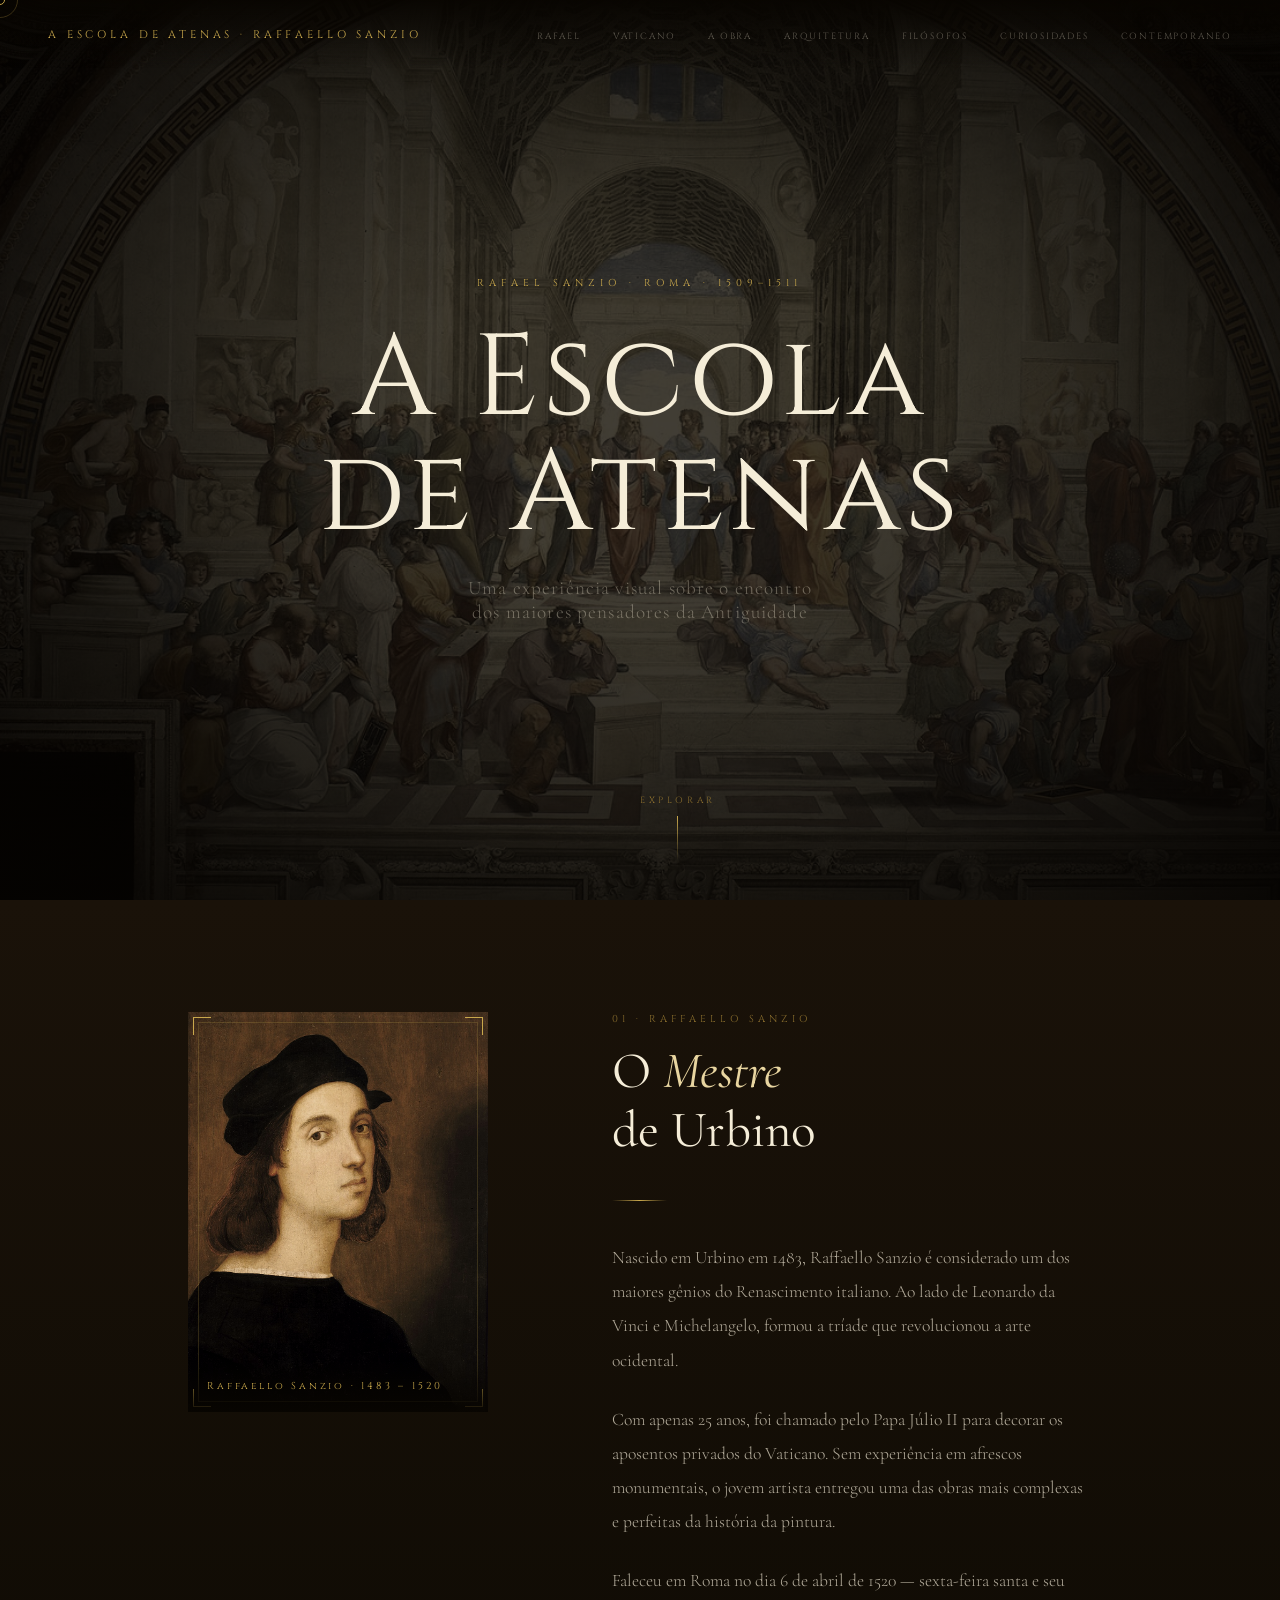
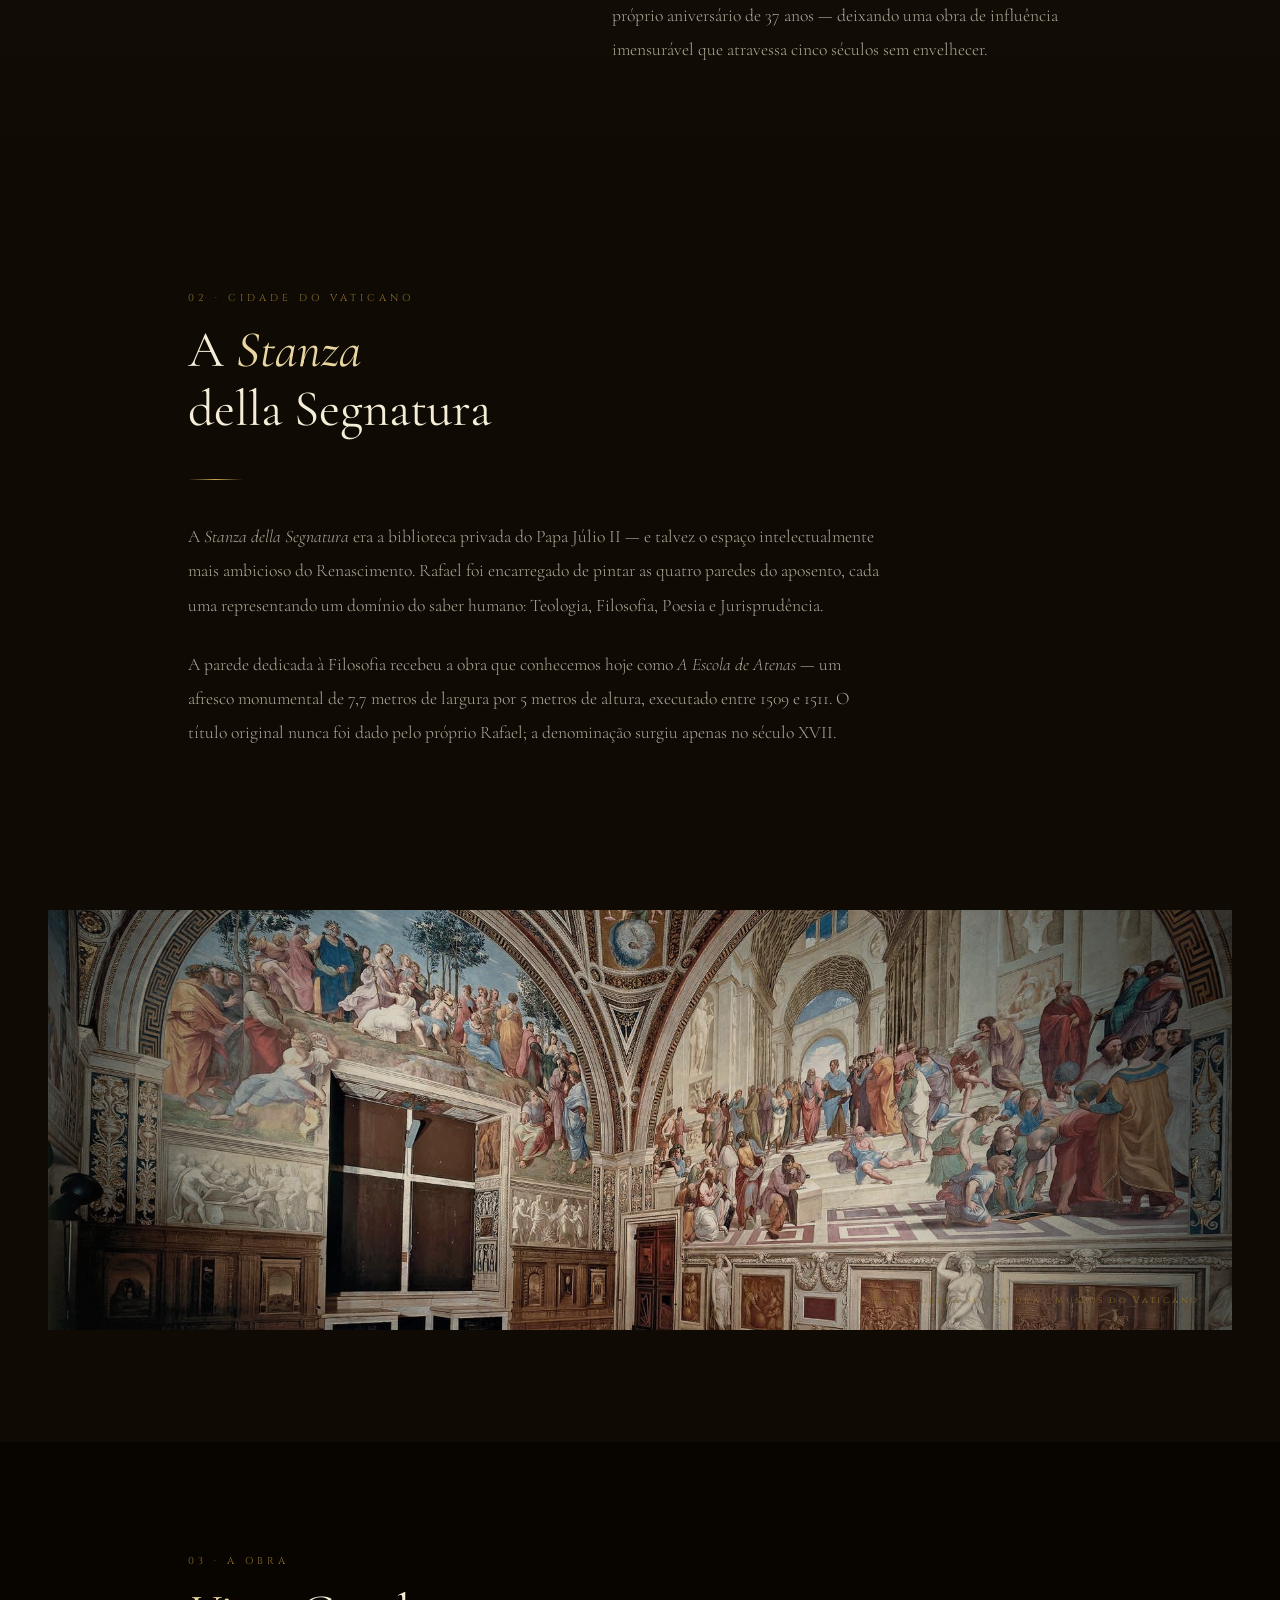
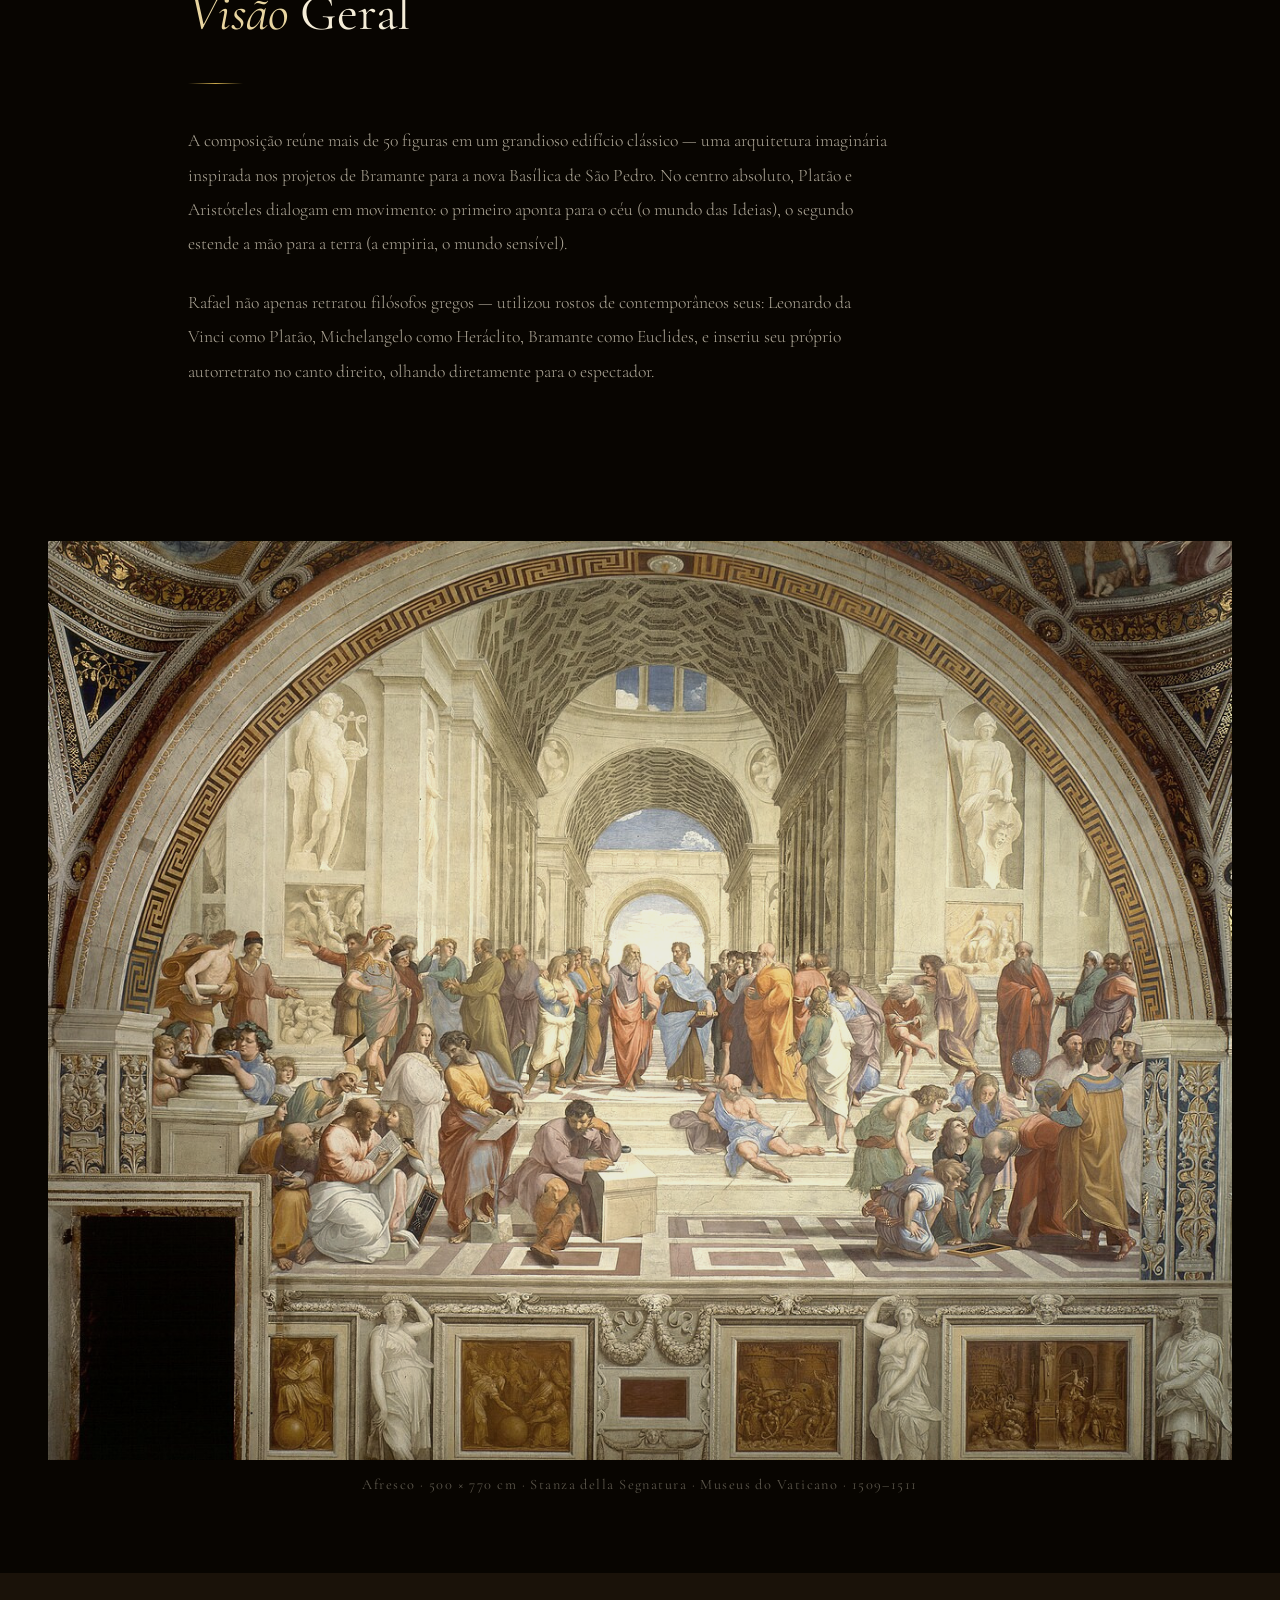
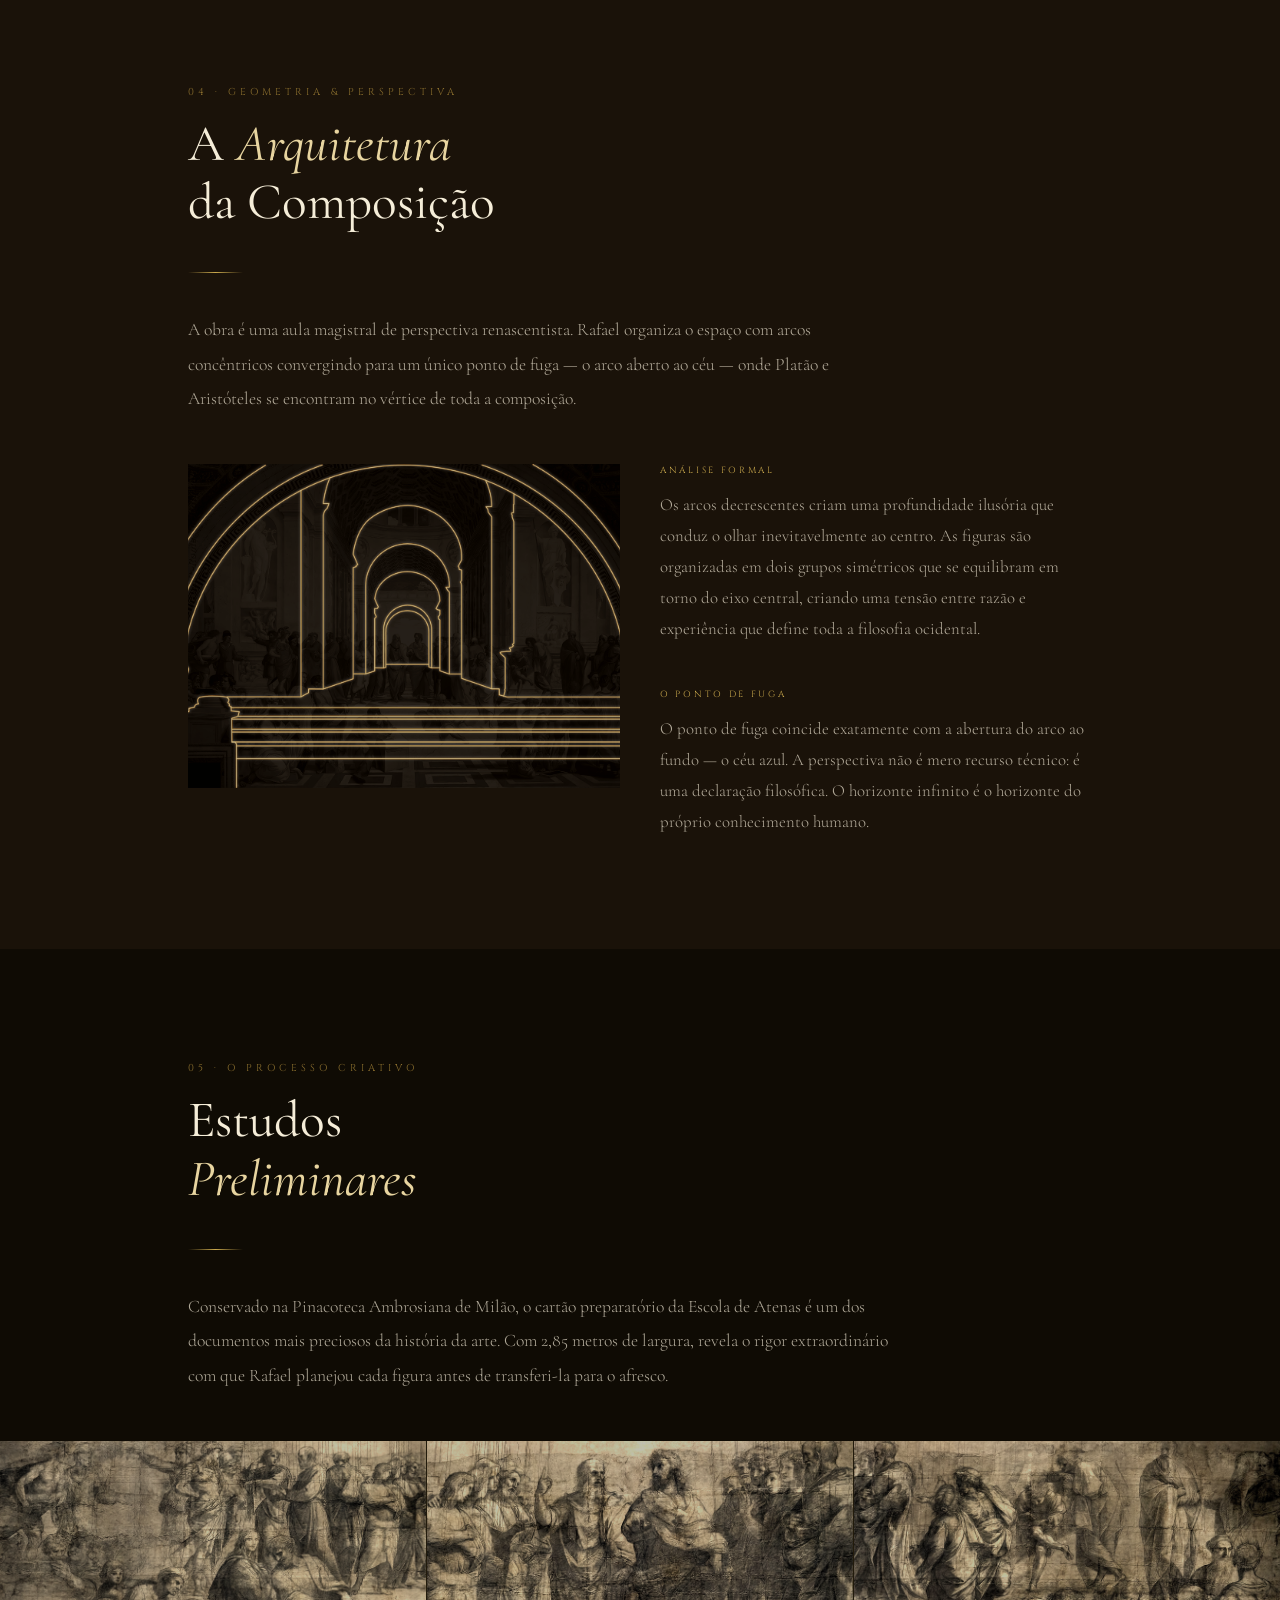
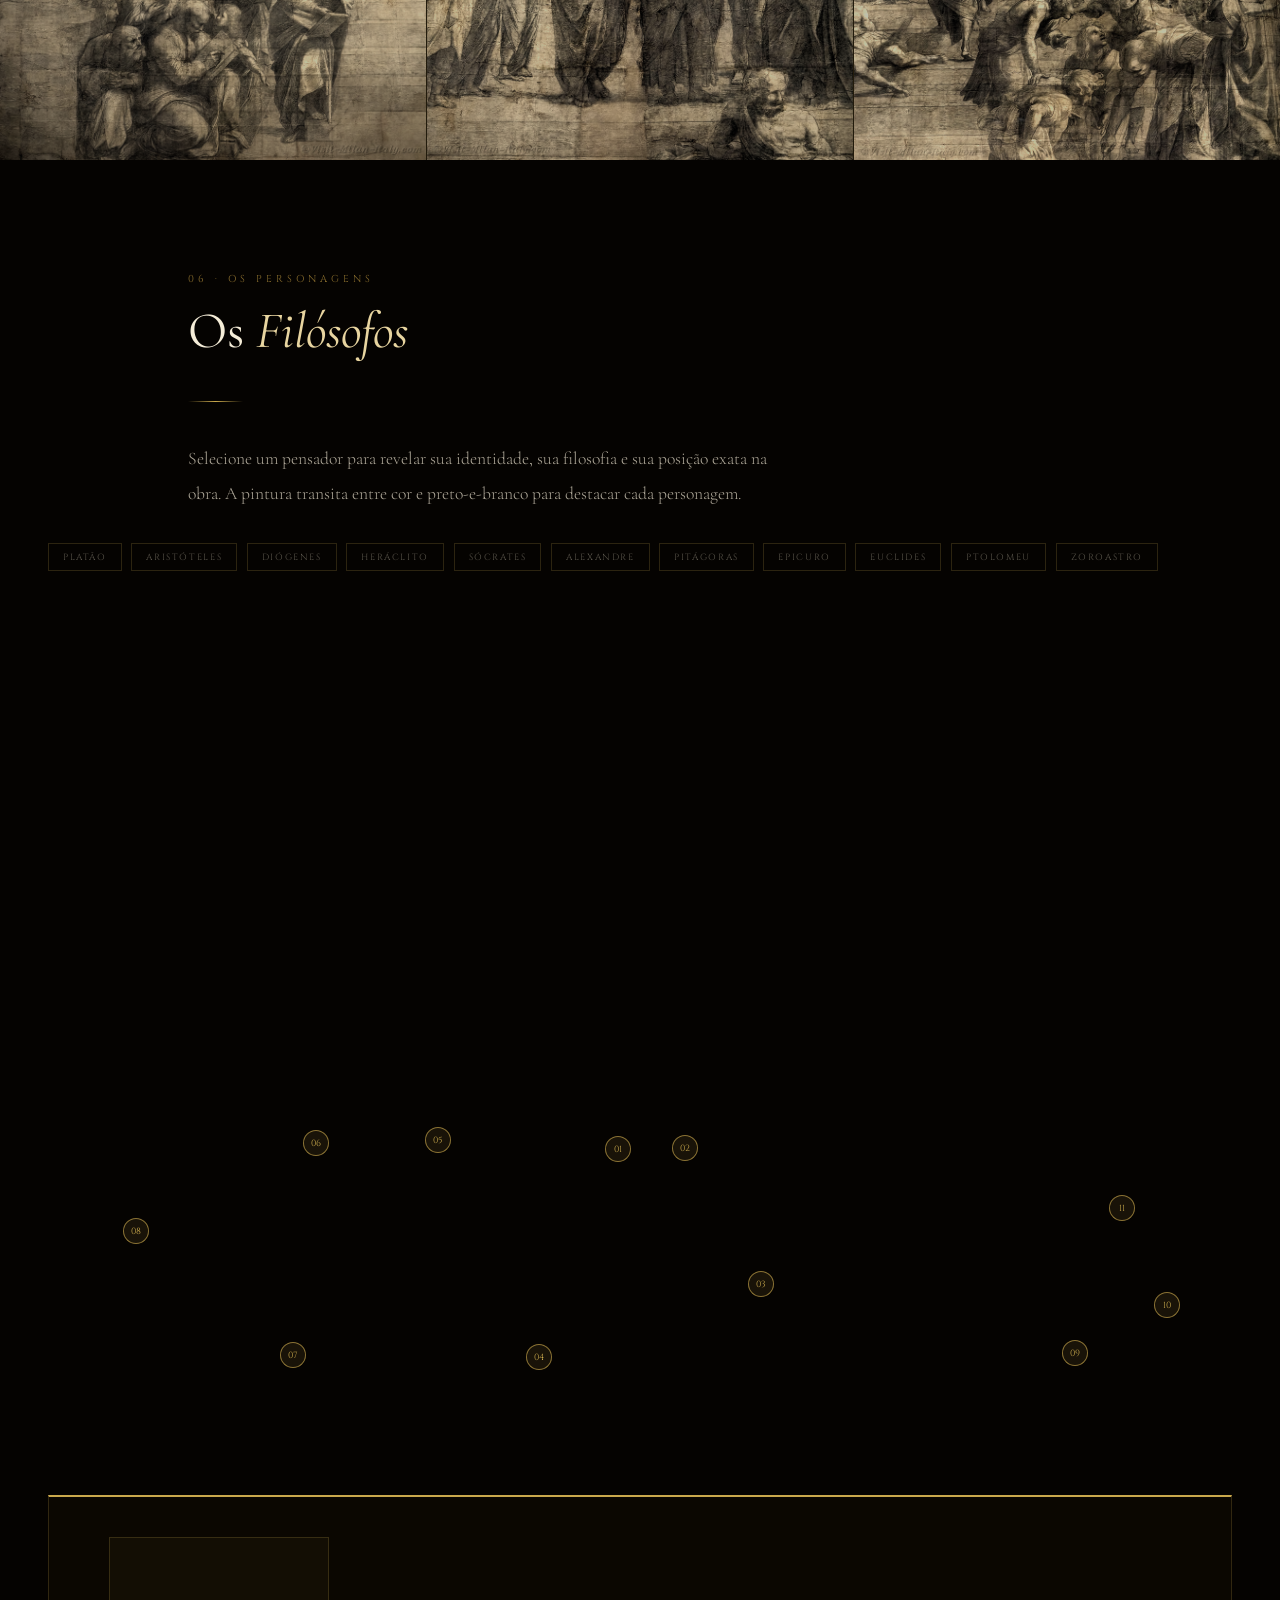
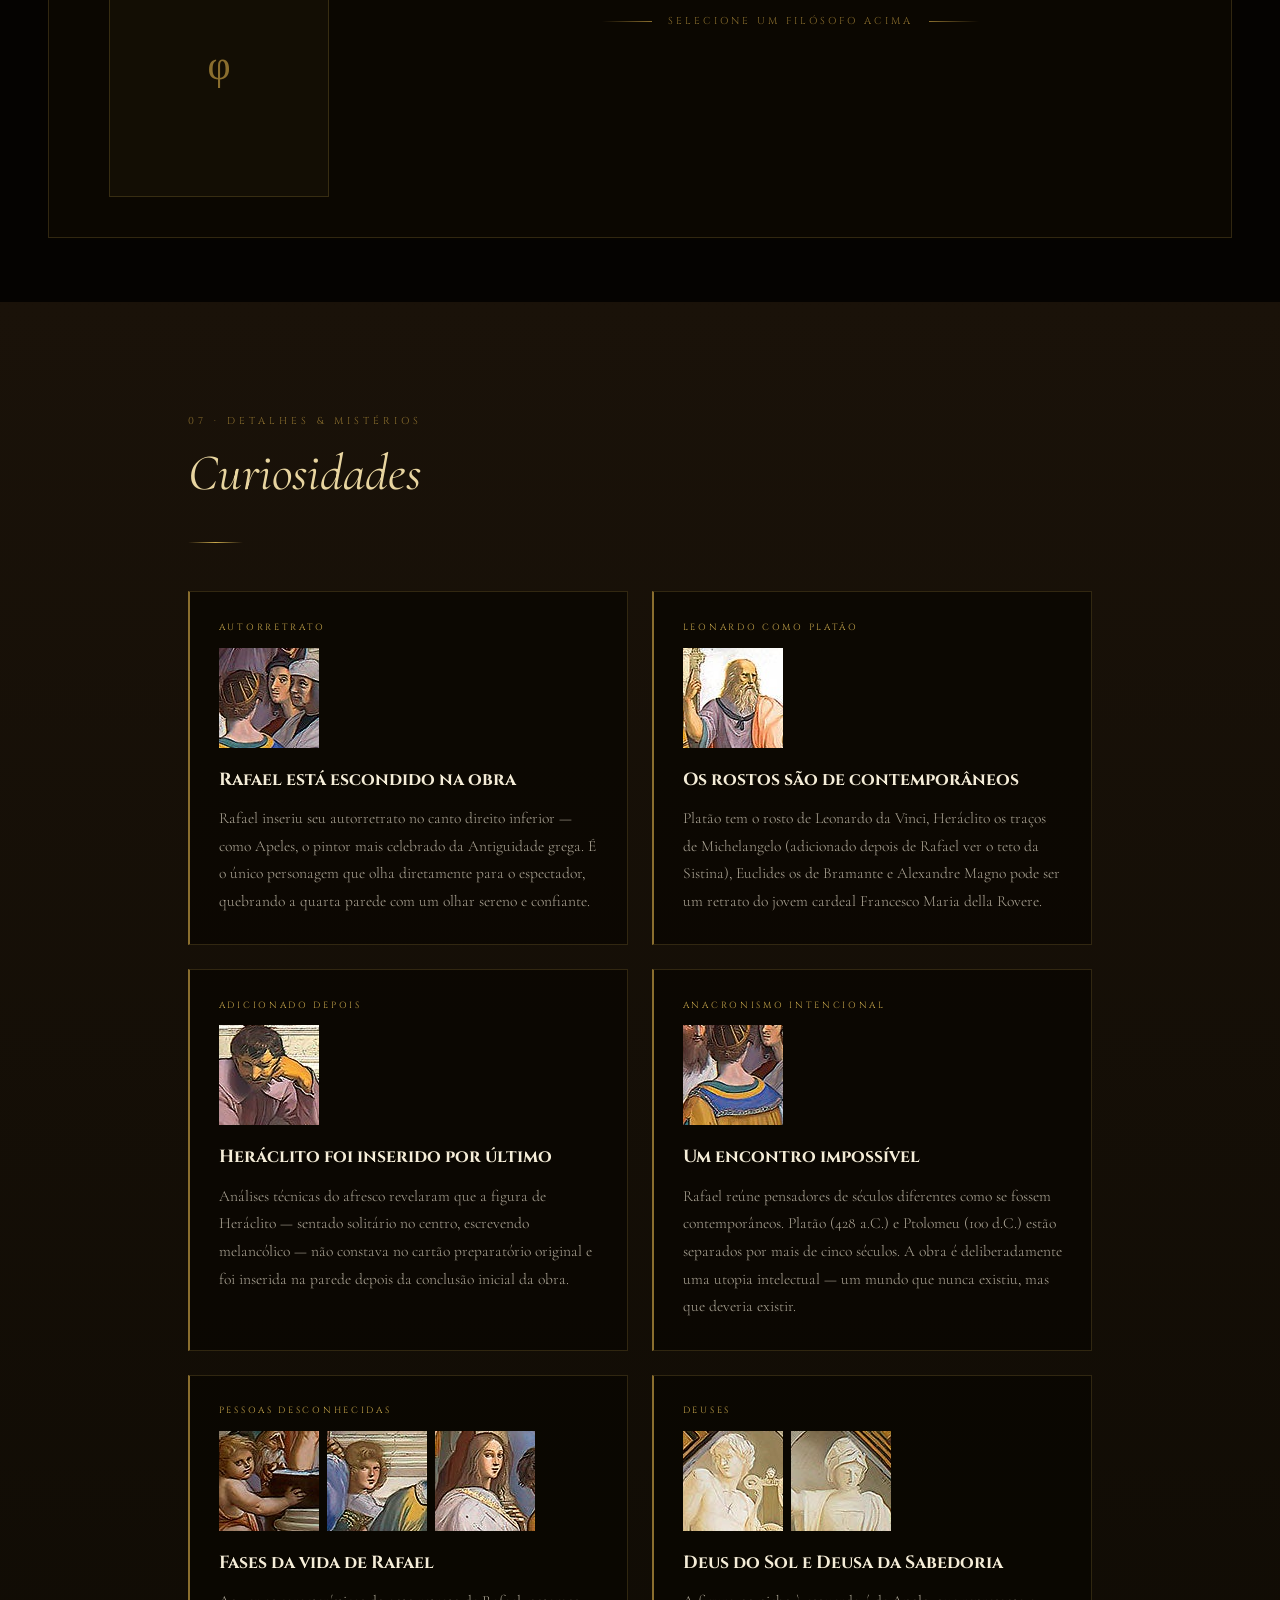
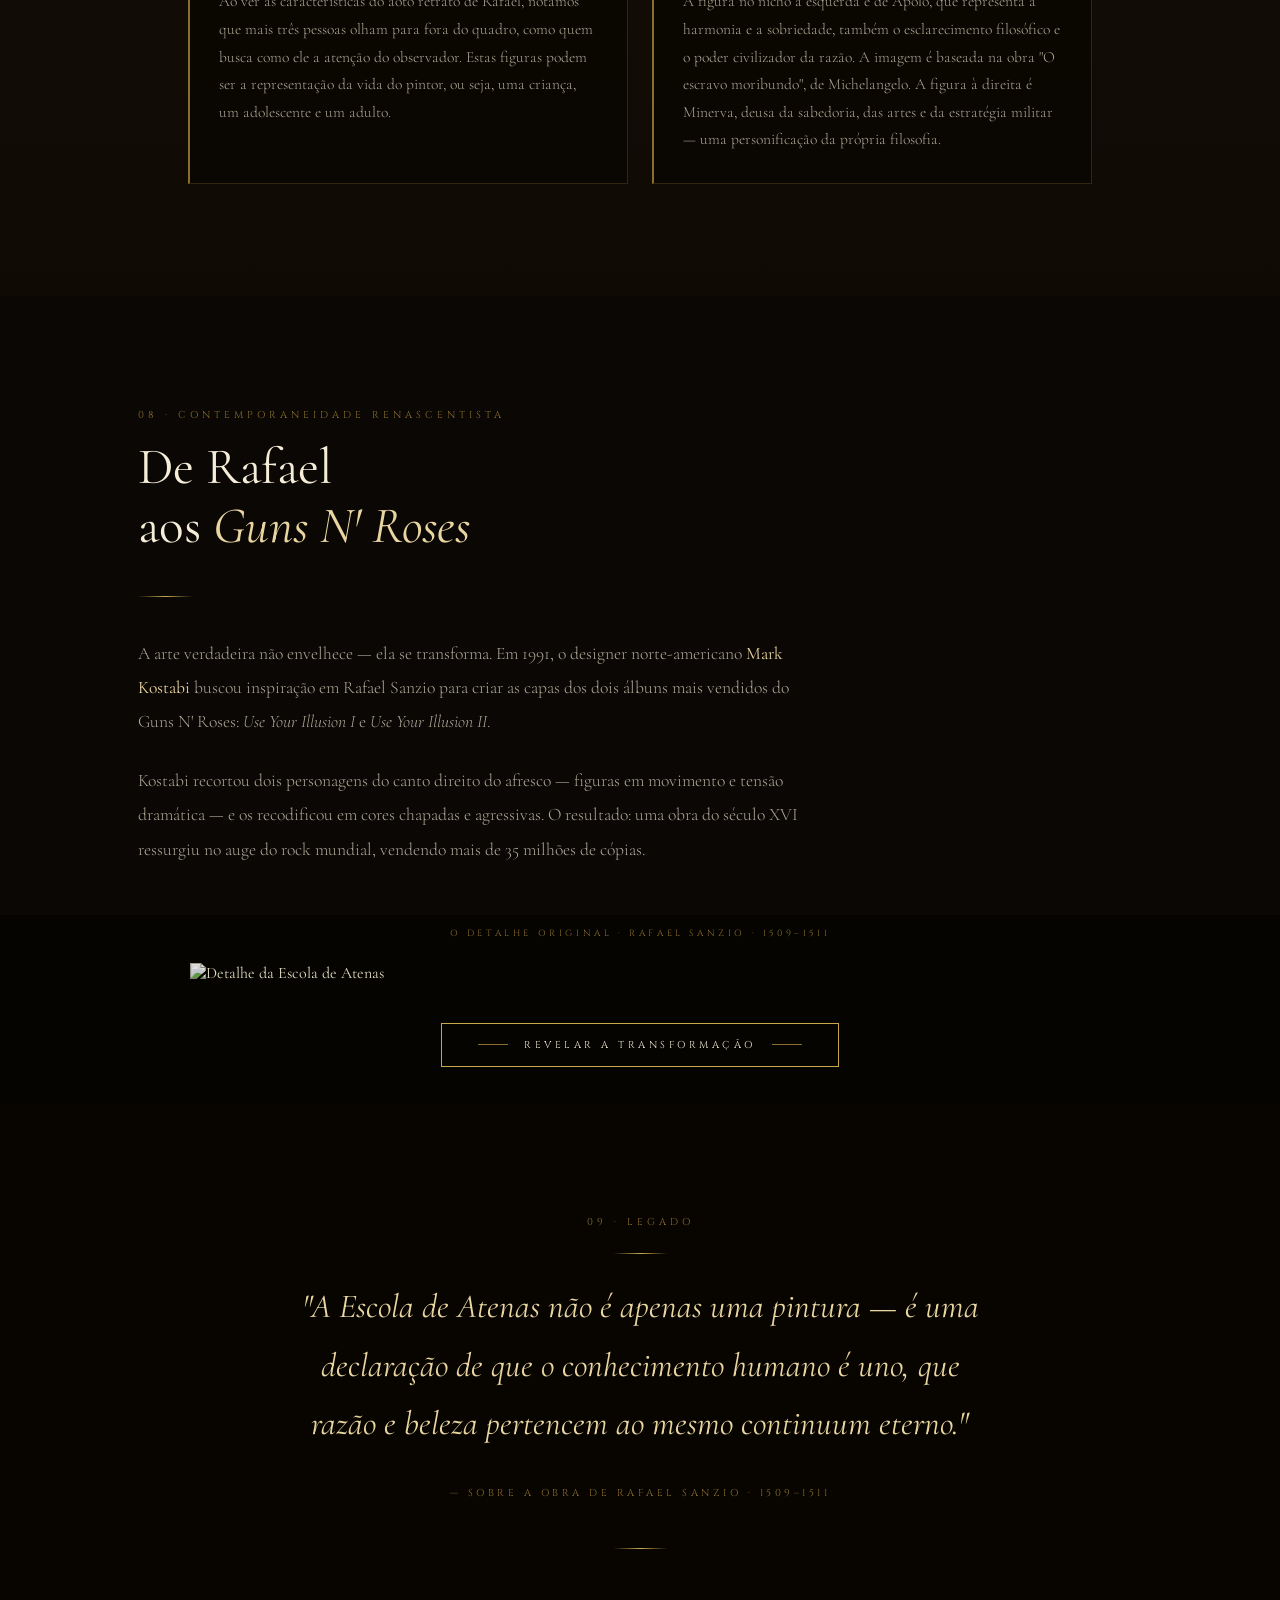
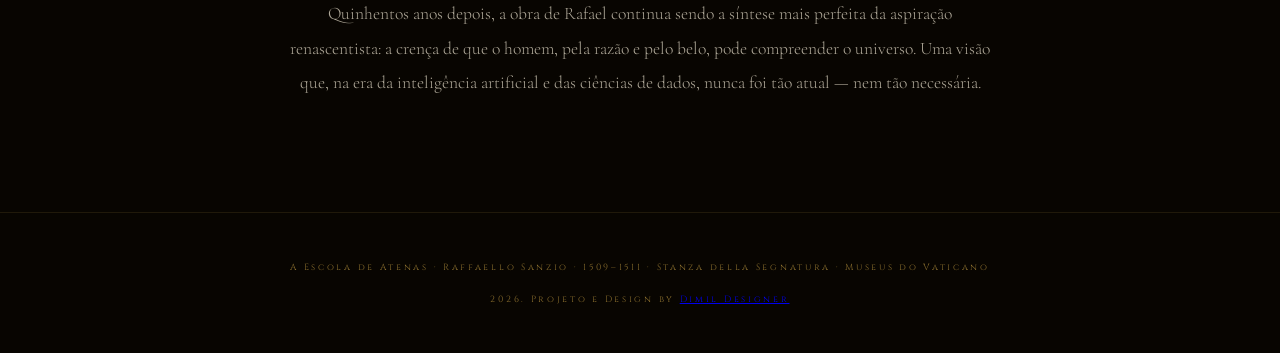
==== commit fa6089ee: "Add link to Dimil Designer in footer" ====
--- a/index.html
+++ b/index.html
@@ -1204,7 +1204,7 @@
         Segnatura · Museus do Vaticano
       </p>
       <br />
-      <p>2026. Projeto e Design by Dimil Designer</p>
+      <p>2026. Projeto e Design by <a href="https://dimildesigner-portfolio.vercel.app/">Dimil Designer</a></p>
     </footer>
     <script src="js/script.js"></script>
   </body>
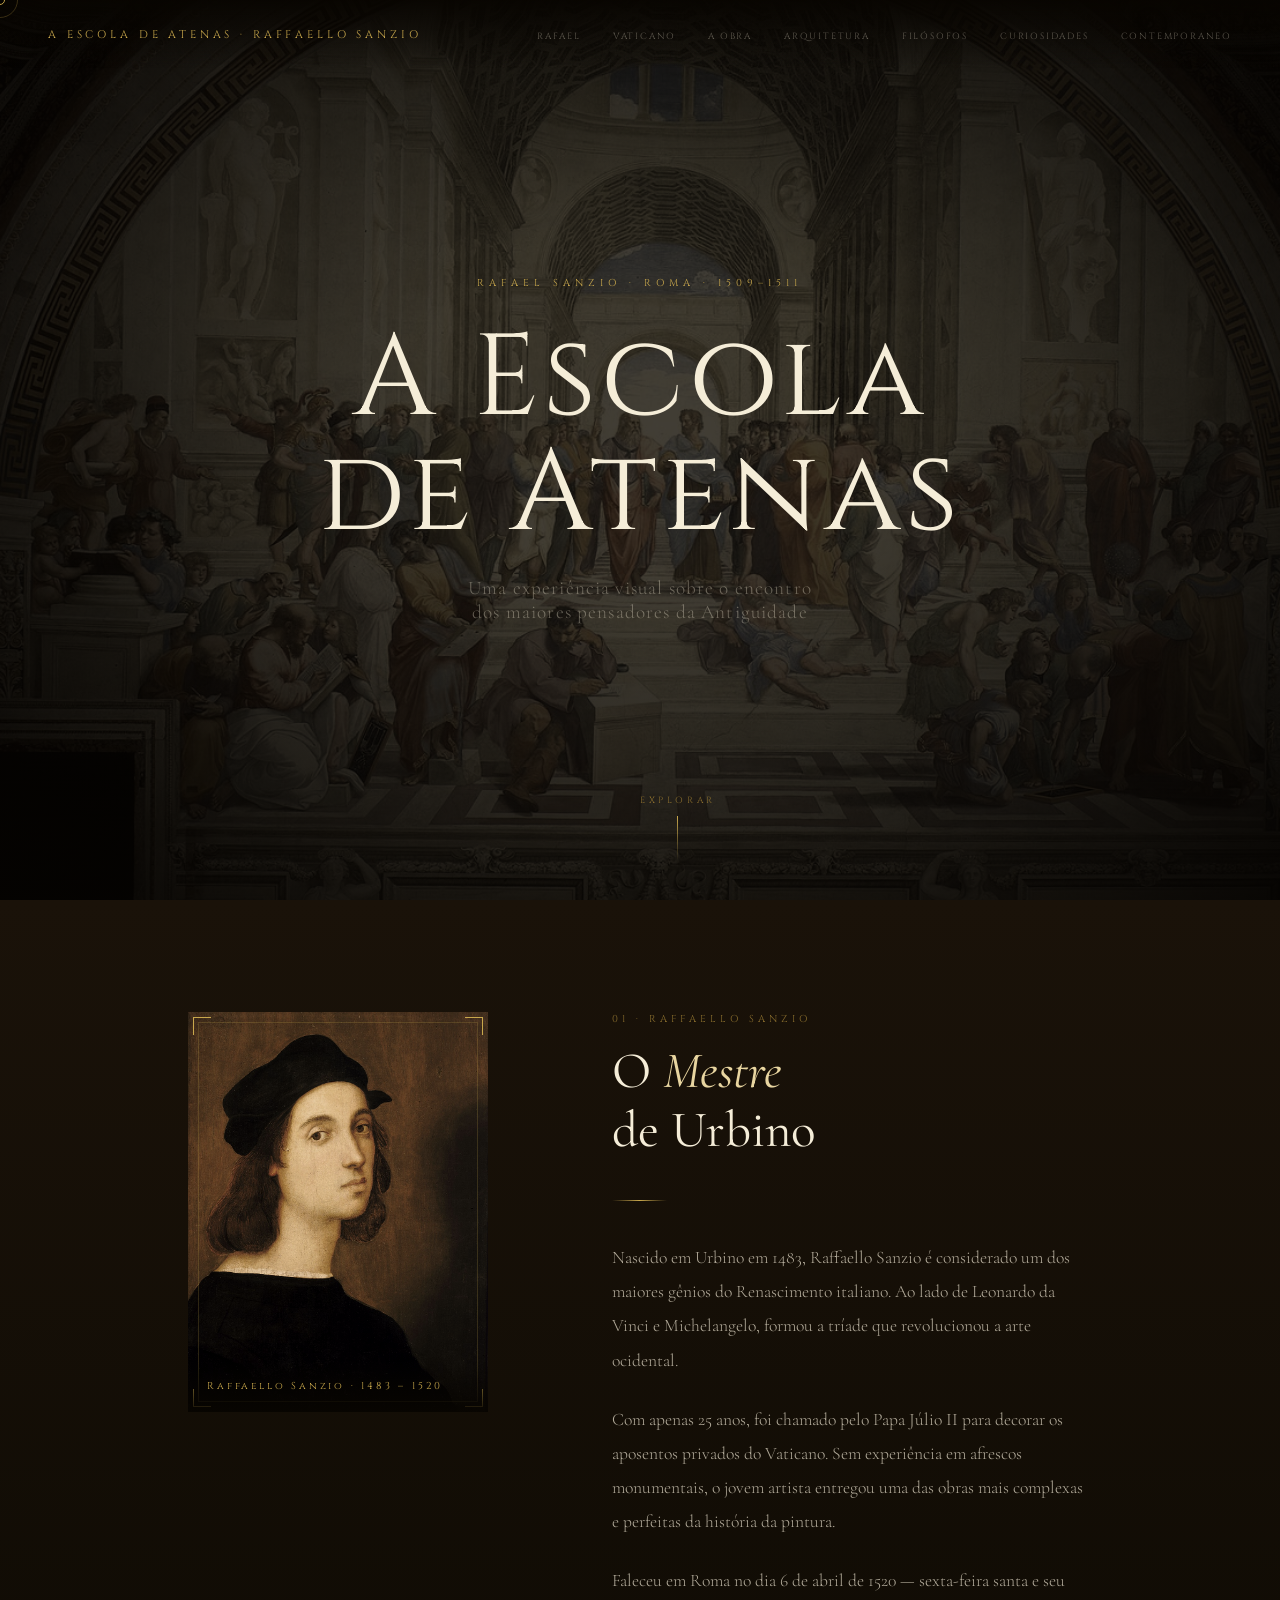
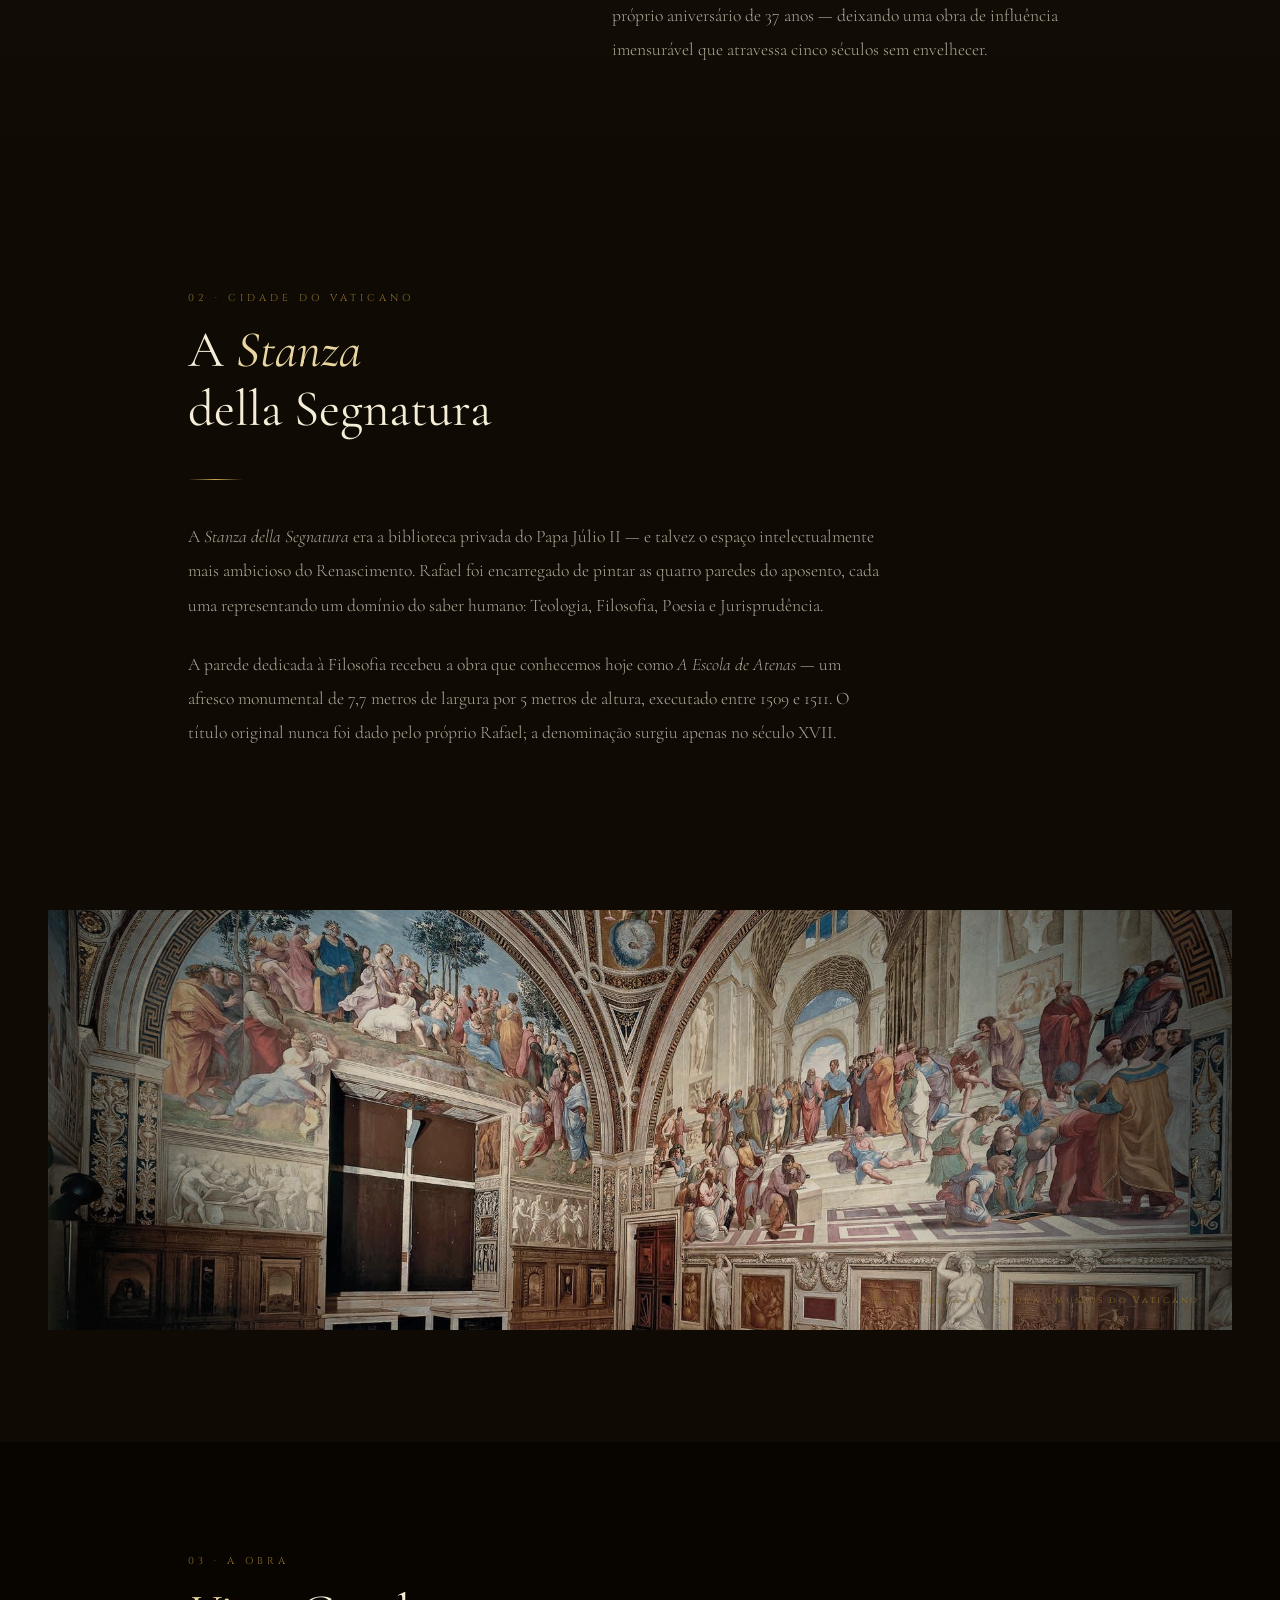
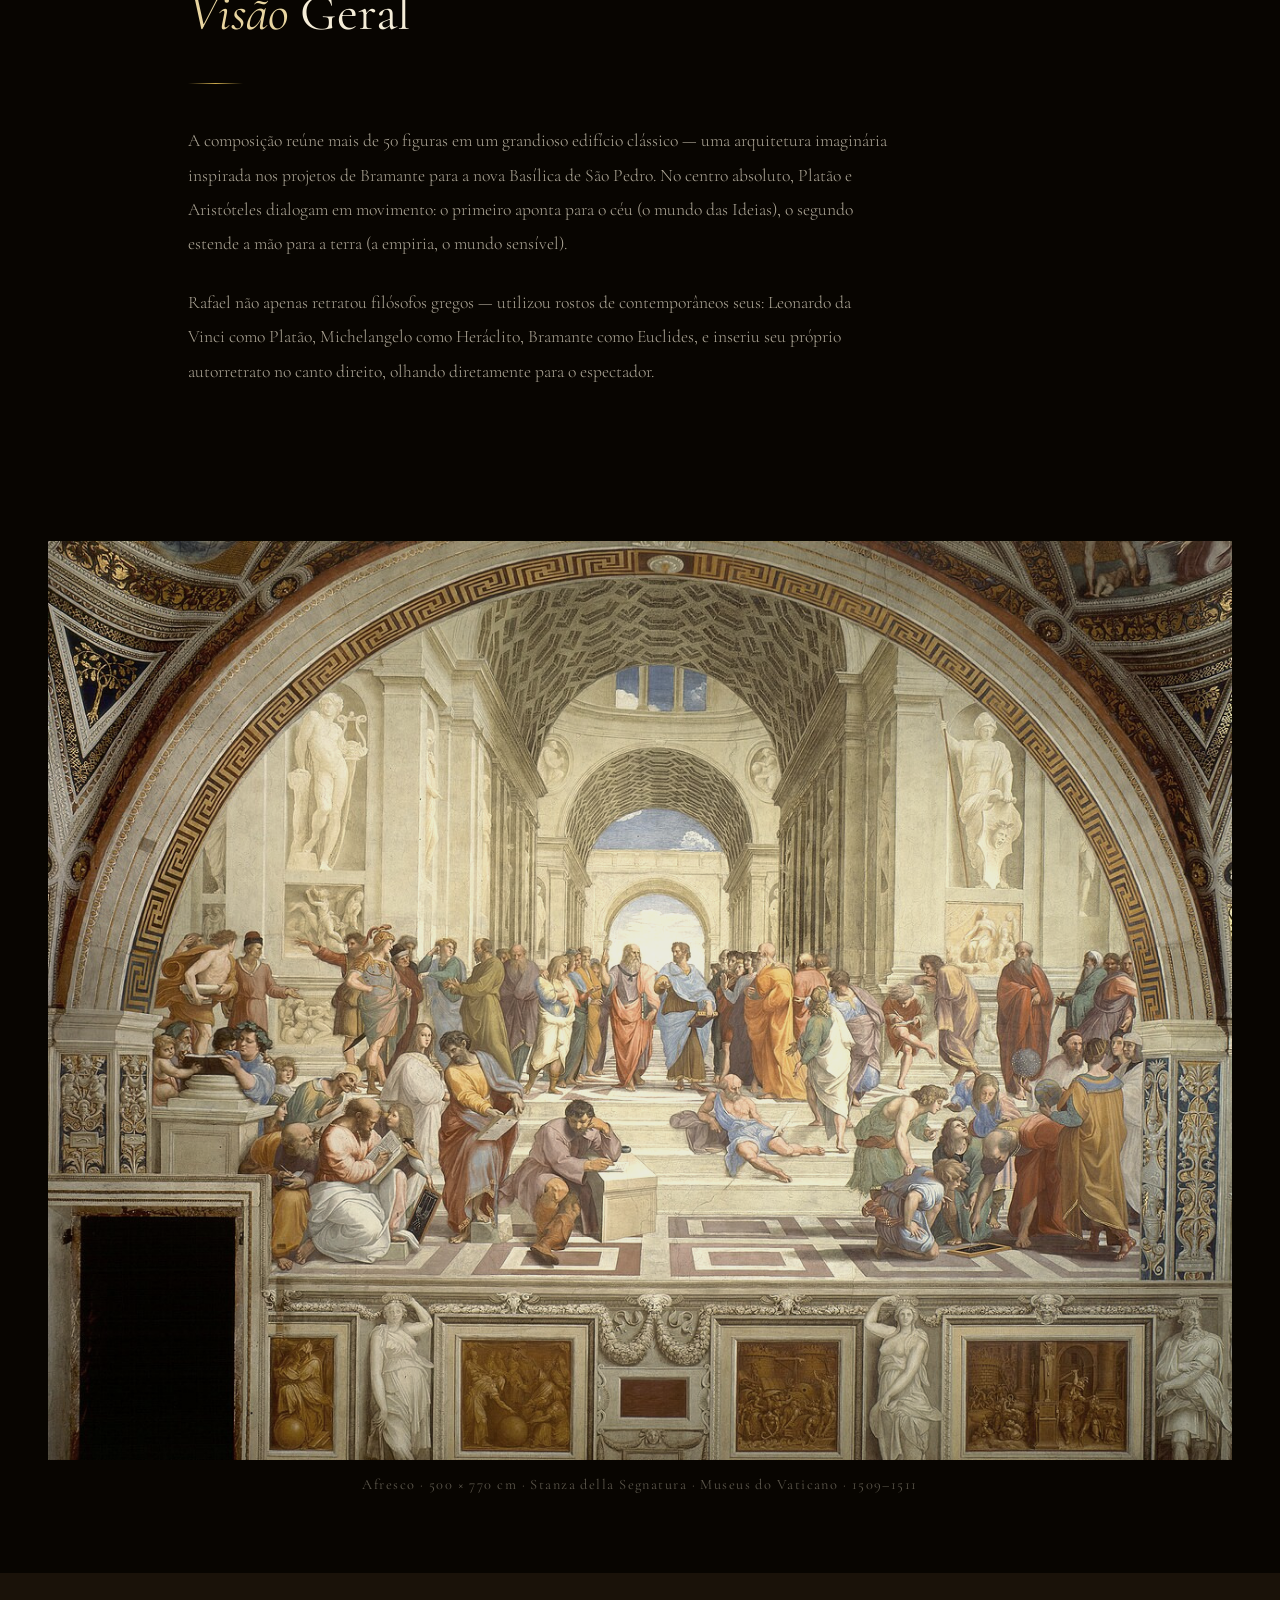
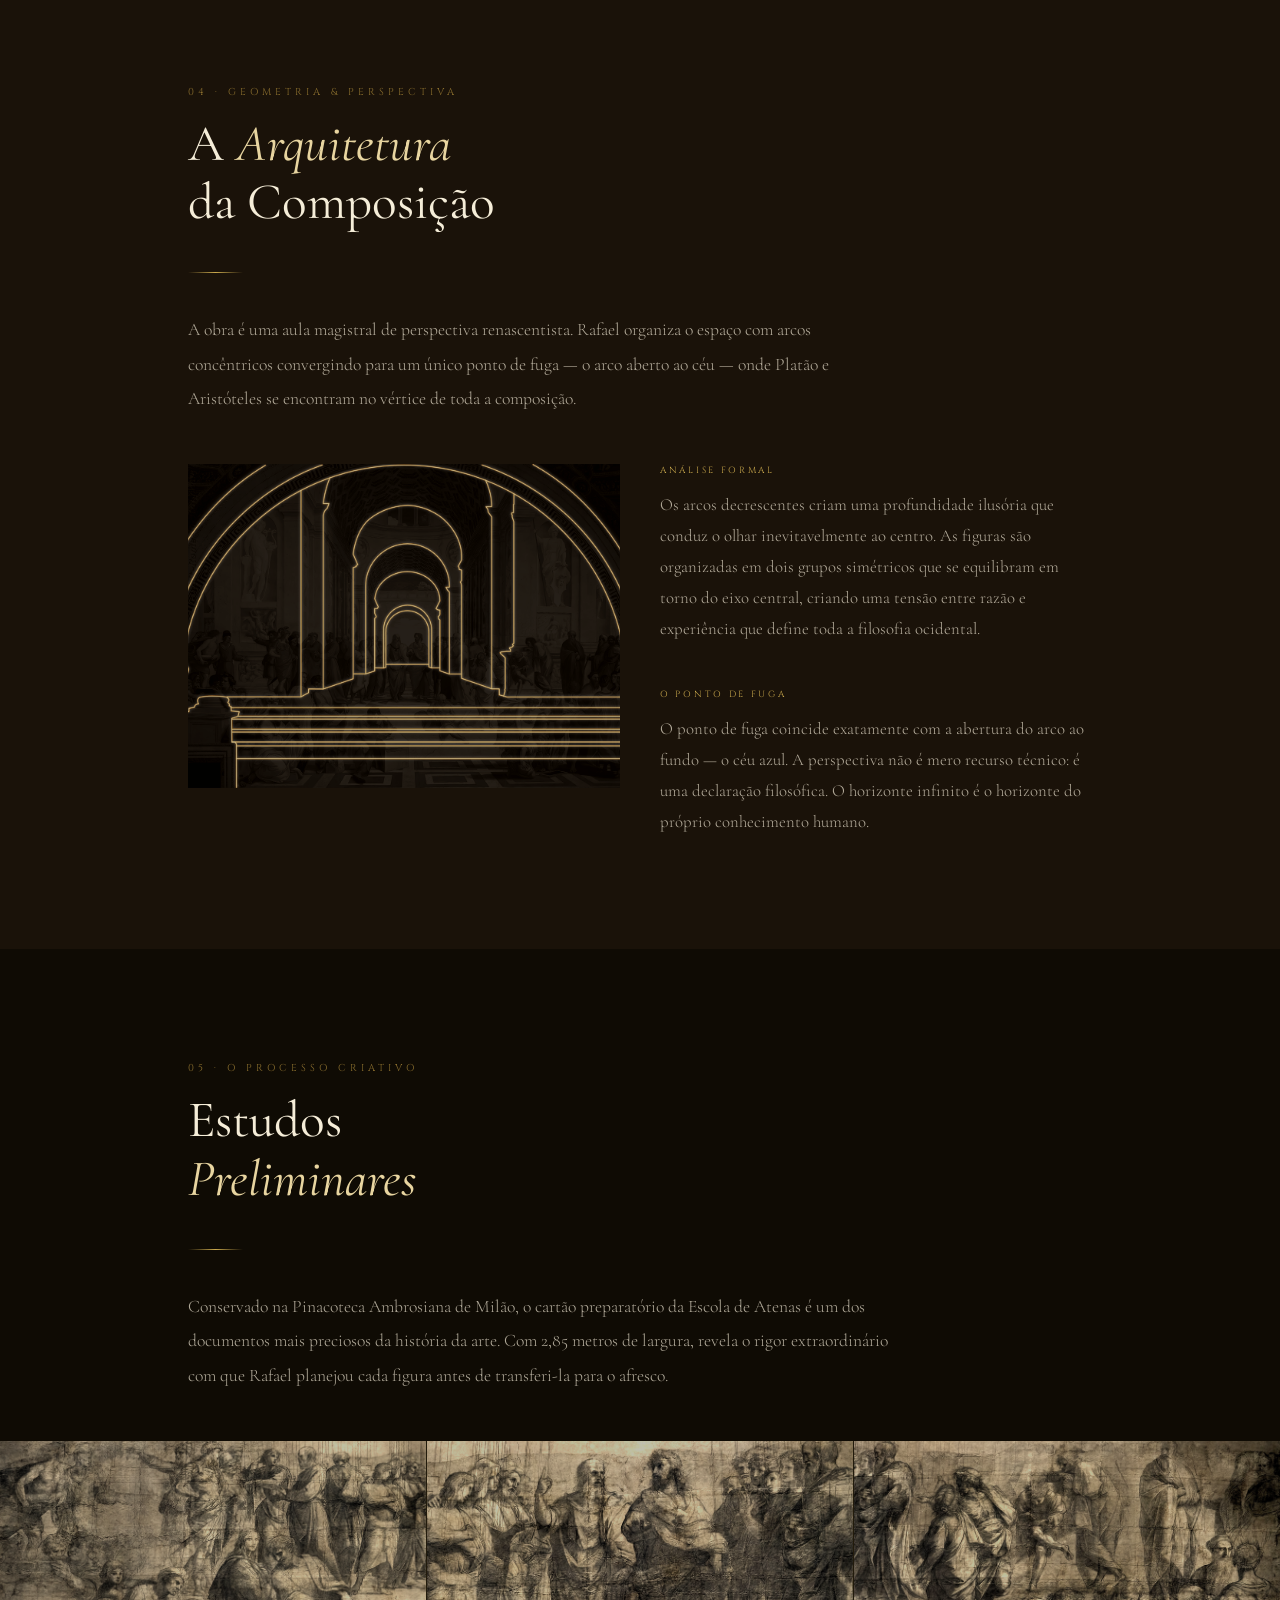
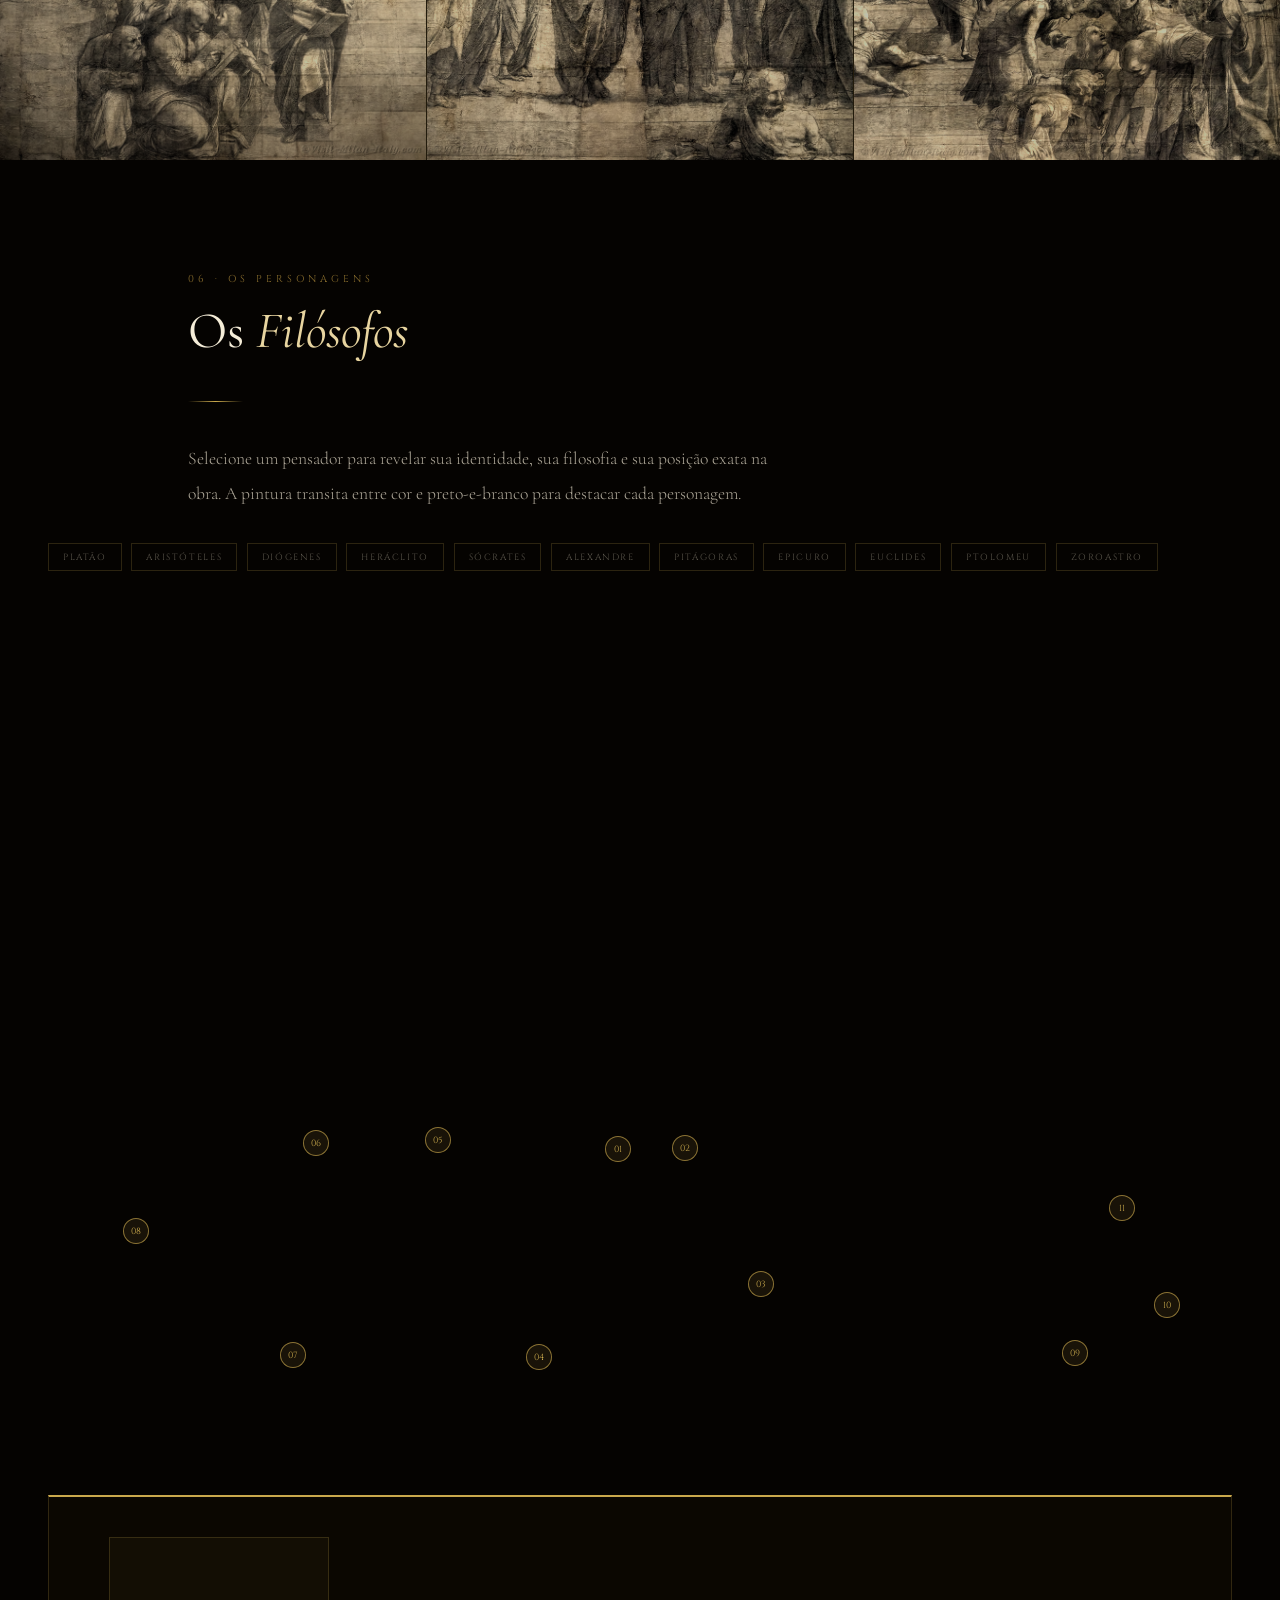
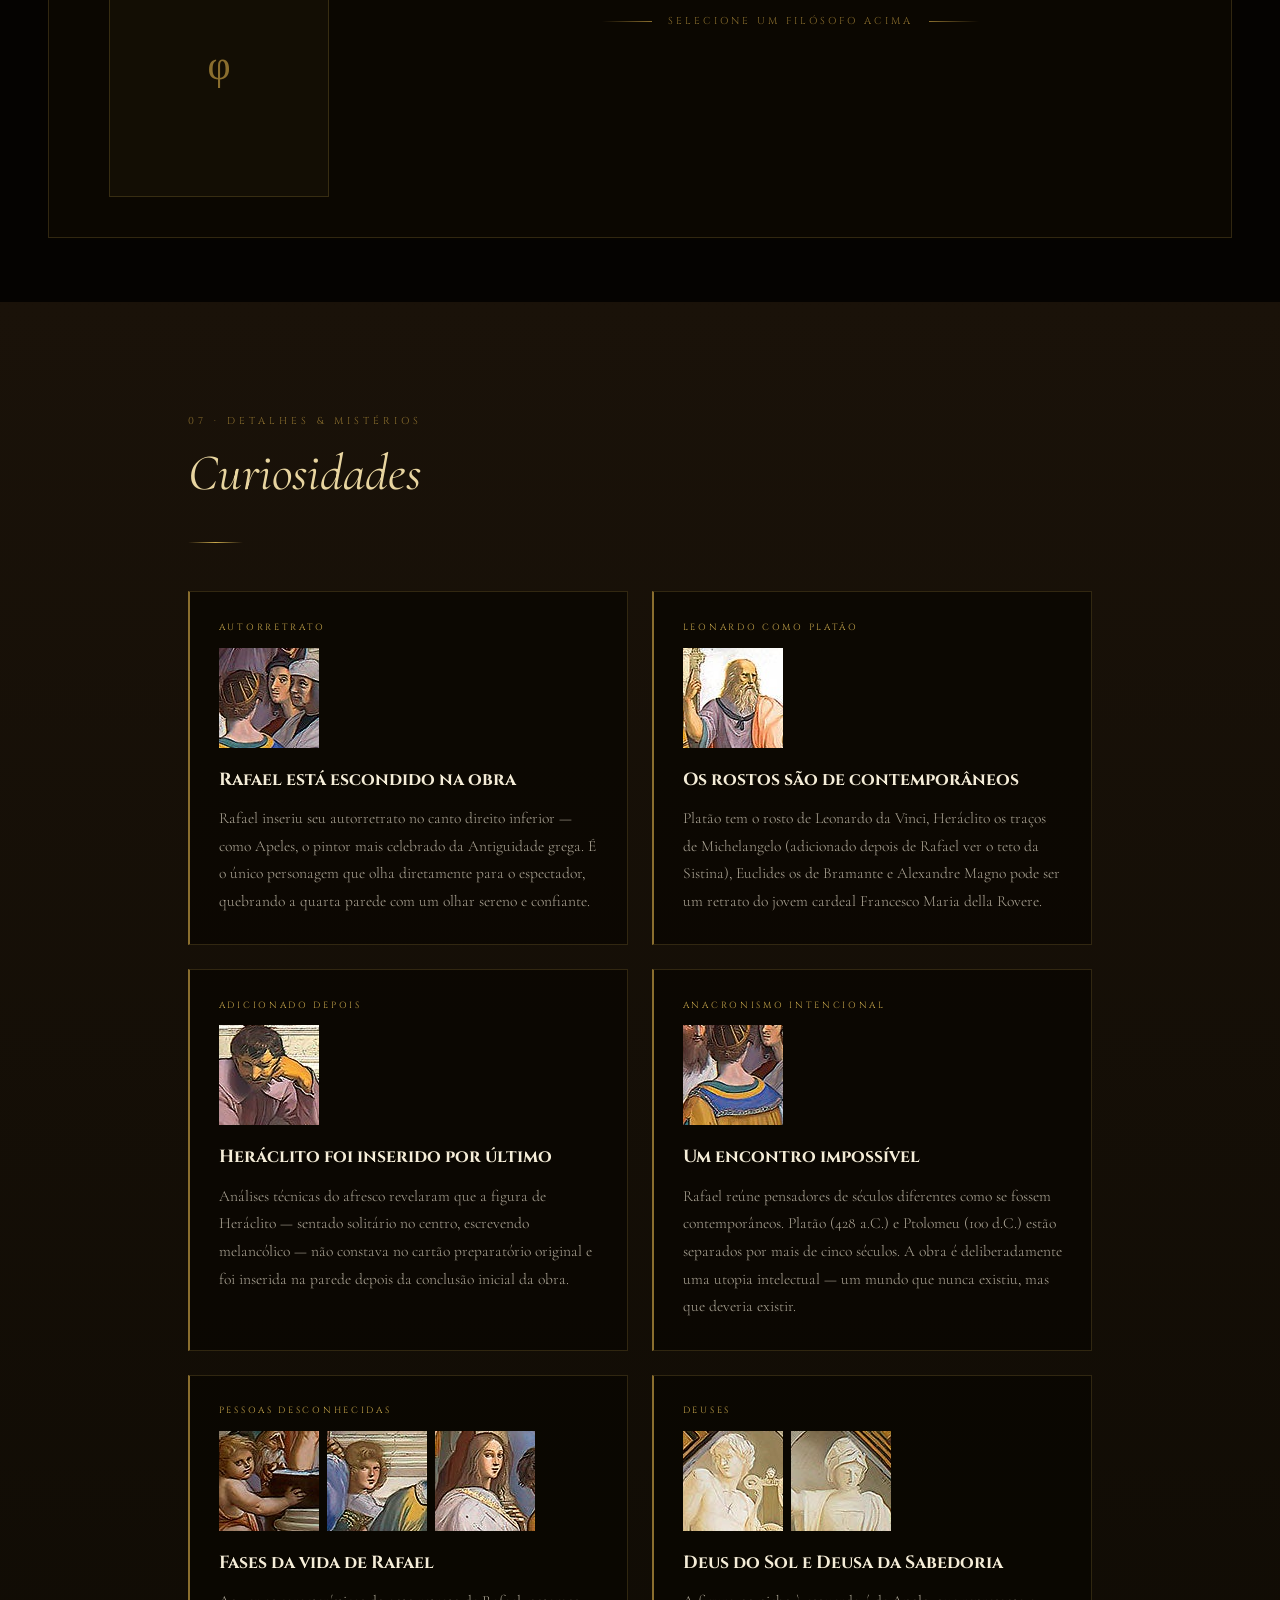
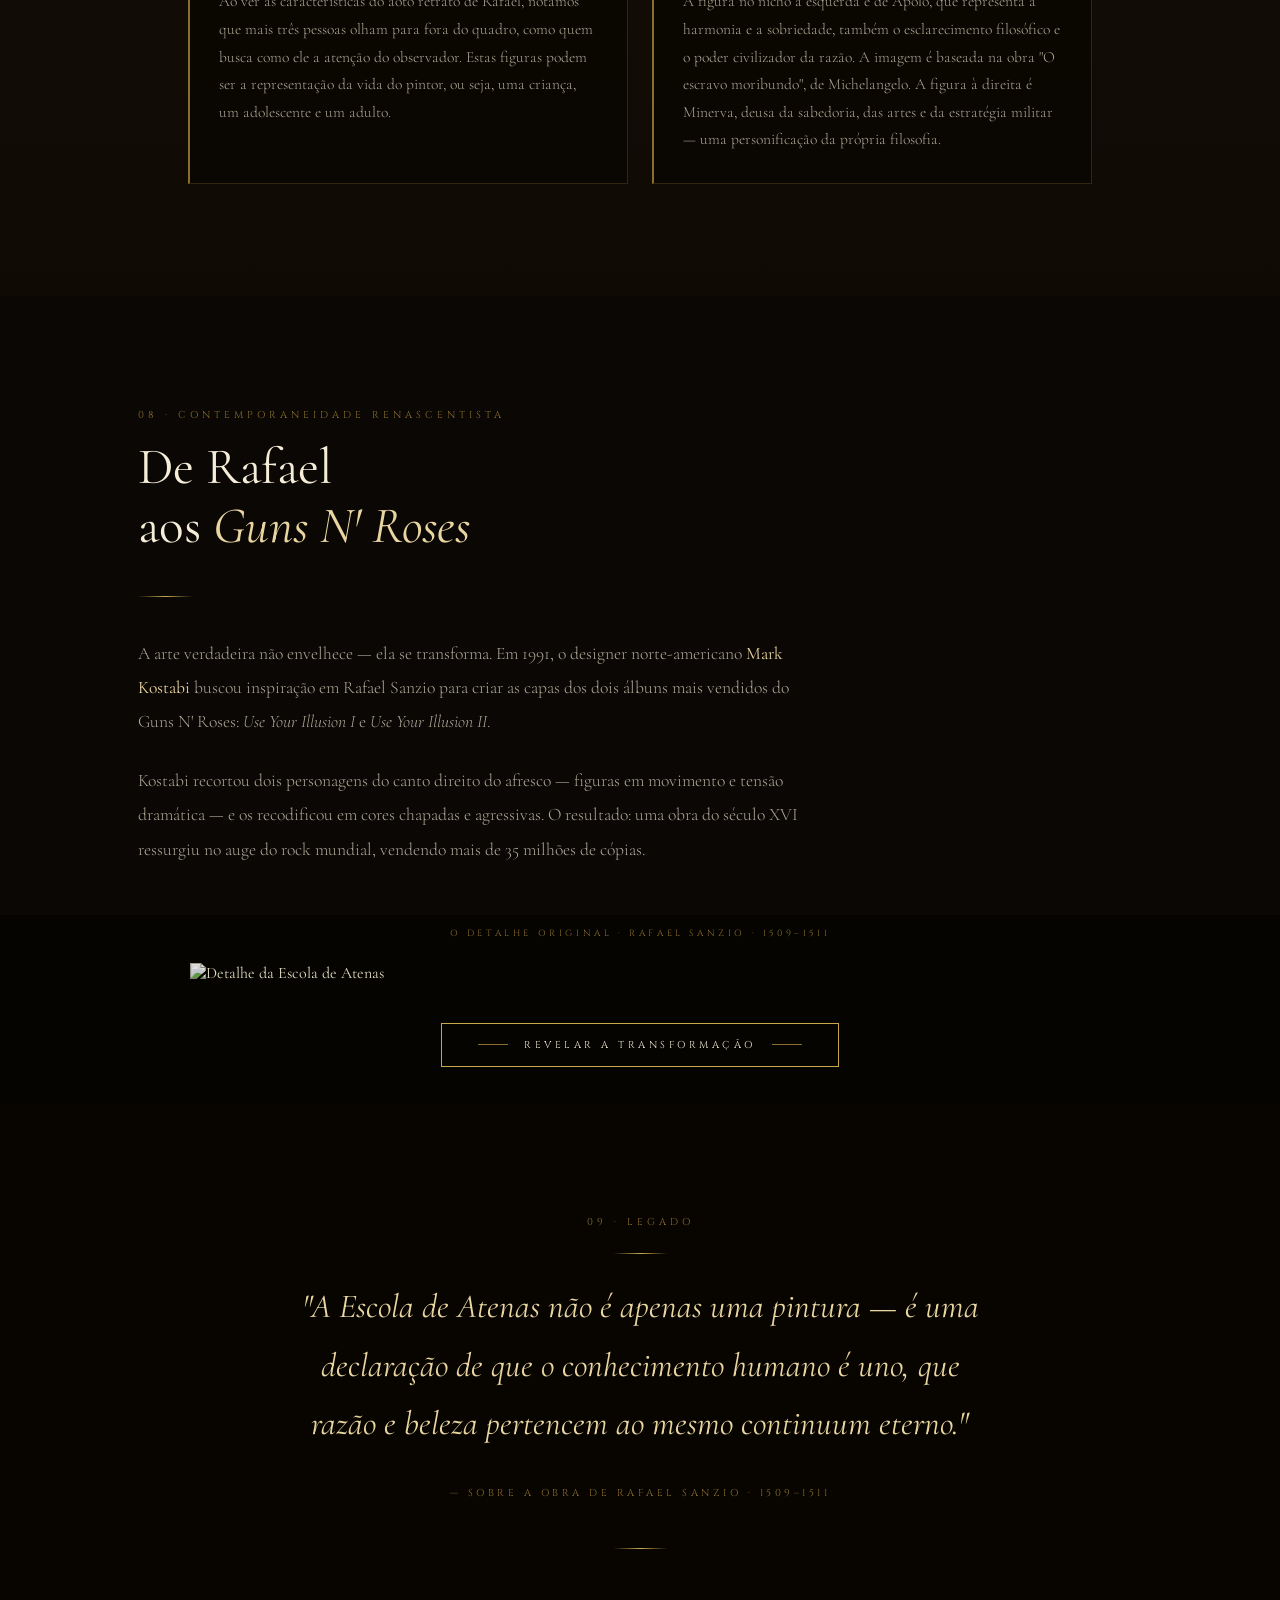
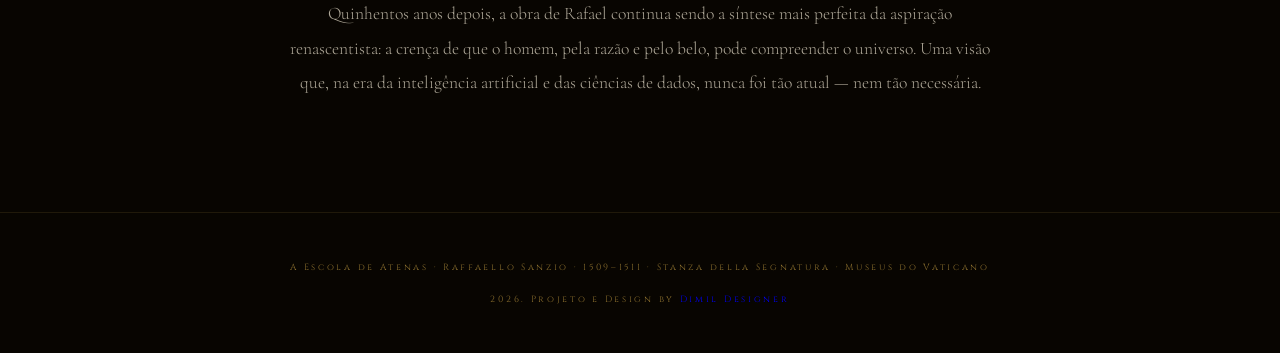
==== commit 5128e897: "Add target and class attributes to footer link" ====
--- a/index.html
+++ b/index.html
@@ -1204,7 +1204,7 @@
         Segnatura · Museus do Vaticano
       </p>
       <br />
-      <p>2026. Projeto e Design by <a href="https://dimildesigner-portfolio.vercel.app/">Dimil Designer</a></p>
+      <p>2026. Projeto e Design by <a href="https://dimildesigner-portfolio.vercel.app/" target="_blank" class="link-assina">Dimil Designer</a></p>
     </footer>
     <script src="js/script.js"></script>
   </body>
--- a/css/style.css
+++ b/css/style.css
@@ -952,6 +952,9 @@
   letter-spacing: 0.3em;
   color: var(--gold-dim);
 }
+.link-assina {
+  text-decoration: none;
+}
 
 /* ─── RESPONSIVE ─── */
 @media (max-width: 900px) {
